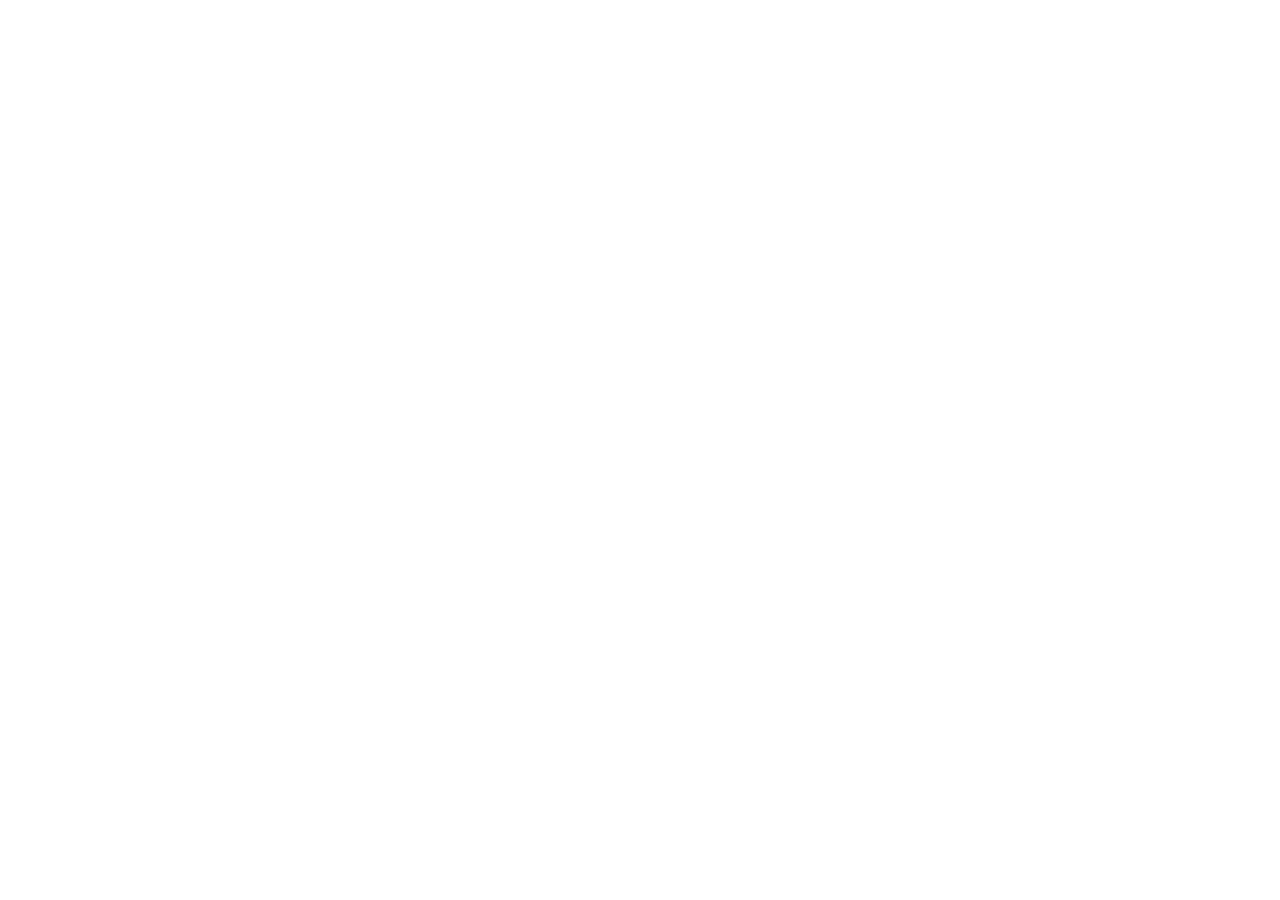
==== index.html @ 62432a5c "Version 1" ====
<!DOCTYPE html>
<html lang="en">
<head>
    <meta charset="UTF-8">
    <meta name="viewport" content="width=device-width, initial-scale=1.0">
    <title>HOLA XD</title>
</head>
<body>
    
</body>
</html>
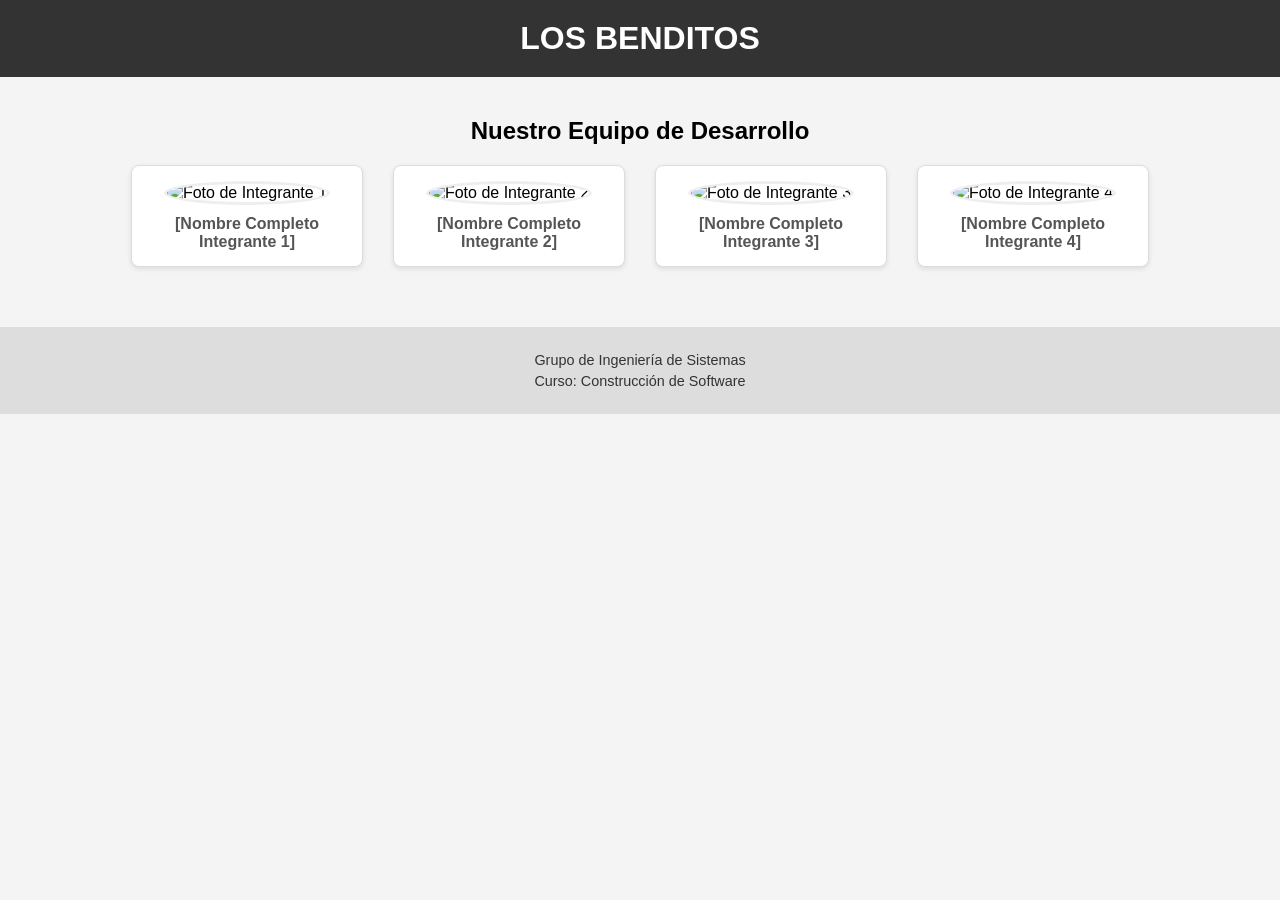
==== commit adca0575: "Version 1" ====
--- a/index.html
+++ b/index.html
@@ -1,11 +1,107 @@
 <!DOCTYPE html>
-<html lang="en">
+<html lang="es">
 <head>
     <meta charset="UTF-8">
     <meta name="viewport" content="width=device-width, initial-scale=1.0">
-    <title>HOLA XD</title>
+    <title>Equipo de Construcción de Software - LOS BENDITOS</title>
+    <style>
+        /* Estilos muy básicos para la V1 */
+        body {
+            font-family: Arial, sans-serif;
+            margin: 0;
+            padding: 0;
+            text-align: center;
+            background-color: #f4f4f4;
+        }
+        header {
+            background-color: #333;
+            color: white;
+            padding: 20px 0;
+        }
+        h1 { margin: 0; }
+        
+        .container {
+            width: 80%;
+            margin: auto;
+            padding: 20px 0;
+        }
+
+        /* Sección del equipo */
+        .grid-equipo {
+            display: flex;
+            flex-wrap: wrap;
+            justify-content: center;
+            gap: 30px;
+            margin-top: 20px;
+        }
+        .integrante {
+            border: 1px solid #ddd;
+            background: white;
+            border-radius: 8px;
+            width: 200px;
+            padding: 15px;
+            box-shadow: 0 2px 5px rgba(0,0,0,0.1);
+        }
+        .integrante img {
+            max-width: 100%;
+            height: auto;
+            border-radius: 50%; /* Imagenes redondas */
+            border: 3px solid #eee;
+        }
+        .integrante-nombre {
+            font-weight: bold;
+            margin-top: 10px;
+            color: #555;
+        }
+
+        footer {
+            margin-top: 40px;
+            background-color: #ddd;
+            padding: 20px;
+            color: #333;
+            font-size: 0.9em;
+        }
+        footer p { margin: 5px 0; }
+    </style>
 </head>
 <body>
-    
+
+    <header>
+        <h1>LOS BENDITOS</h1>
+    </header>
+
+    <div class="container">
+        <h2>Nuestro Equipo de Desarrollo</h2>
+        
+        <div class="grid-equipo">
+            
+            <div class="integrante">
+                <img src="https://via.placeholder.com/150/007bff/ffffff?text=FOTO+1" alt="Foto de Integrante 1">
+                <div class="integrante-nombre">[Nombre Completo Integrante 1]</div>
+            </div>
+
+            <div class="integrante">
+                <img src="https://via.placeholder.com/150/28a745/ffffff?text=FOTO+2" alt="Foto de Integrante 2">
+                <div class="integrante-nombre">[Nombre Completo Integrante 2]</div>
+            </div>
+
+            <div class="integrante">
+                <img src="https://via.placeholder.com/150/dc3545/ffffff?text=FOTO+3" alt="Foto de Integrante 3">
+                <div class="integrante-nombre">[Nombre Completo Integrante 3]</div>
+            </div>
+
+            <div class="integrante">
+                <img src="https://via.placeholder.com/150/ffc107/333333?text=FOTO+4" alt="Foto de Integrante 4">
+                <div class="integrante-nombre">[Nombre Completo Integrante 4]</div>
+            </div>
+
+        </div>
+    </div>
+
+    <footer>
+        <p>Grupo de Ingeniería de Sistemas</p>
+        <p>Curso: Construcción de Software</p>
+    </footer>
+
 </body>
 </html>
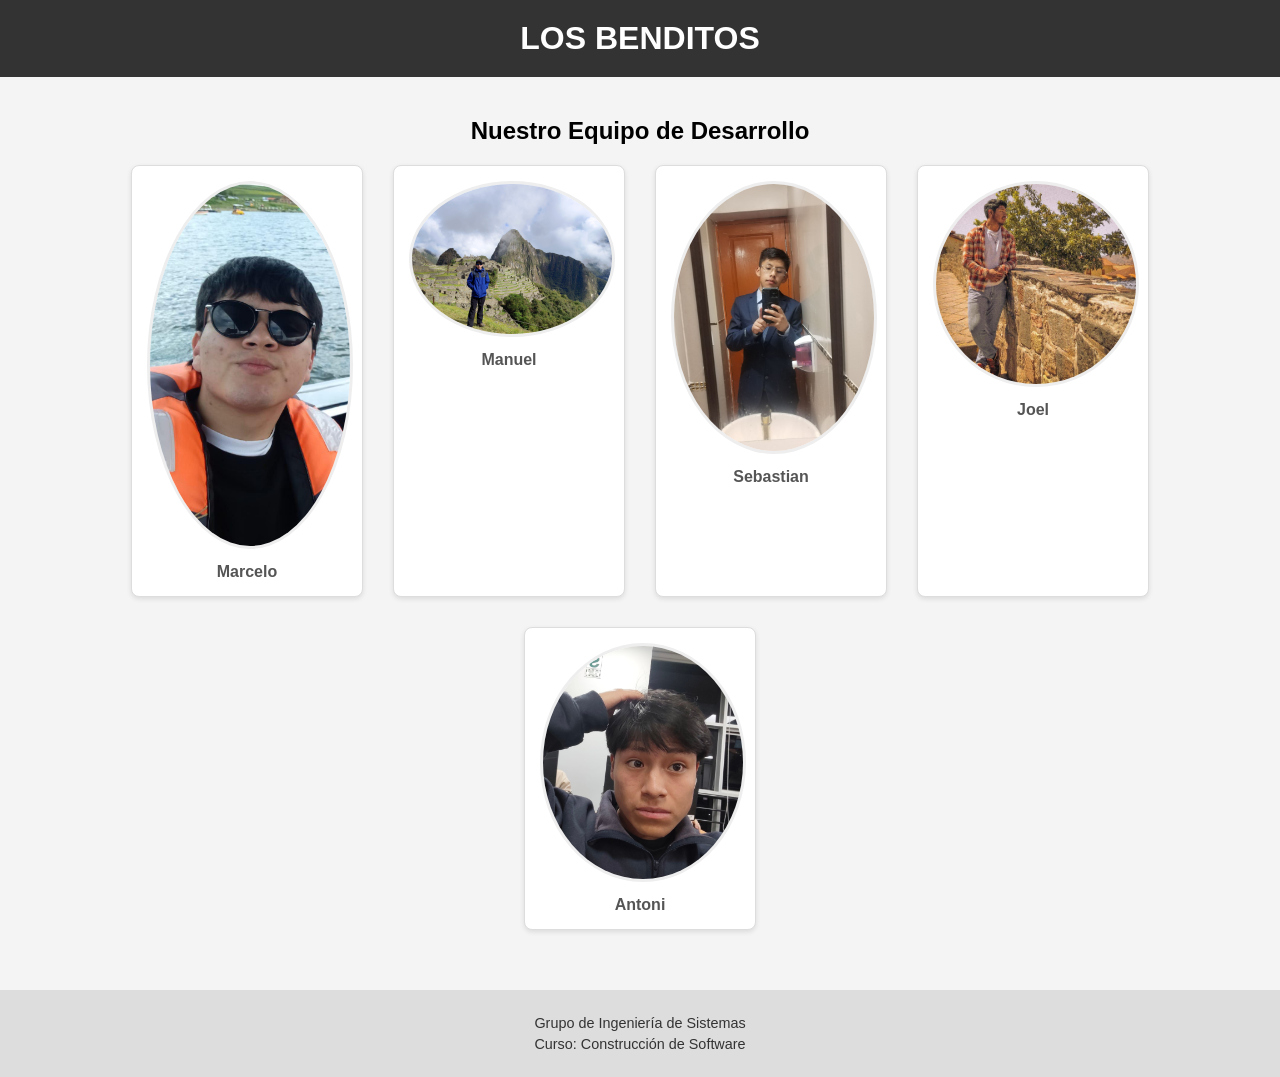
==== commit 84de7121: "version 1" ====
--- a/index.html
+++ b/index.html
@@ -76,23 +76,28 @@
         <div class="grid-equipo">
             
             <div class="integrante">
-                <img src="https://via.placeholder.com/150/007bff/ffffff?text=FOTO+1" alt="Foto de Integrante 1">
-                <div class="integrante-nombre">[Nombre Completo Integrante 1]</div>
+                <img src="/imagenes/Marcelo.jpeg" alt="Foto de Integrante 1">
+                <div class="integrante-nombre">Marcelo</div>
             </div>
 
             <div class="integrante">
-                <img src="https://via.placeholder.com/150/28a745/ffffff?text=FOTO+2" alt="Foto de Integrante 2">
-                <div class="integrante-nombre">[Nombre Completo Integrante 2]</div>
+                <img src="imagenes/Manuel.jpeg" alt="Foto de Integrante 2">
+                <div class="integrante-nombre">Manuel</div>
             </div>
 
             <div class="integrante">
-                <img src="https://via.placeholder.com/150/dc3545/ffffff?text=FOTO+3" alt="Foto de Integrante 3">
-                <div class="integrante-nombre">[Nombre Completo Integrante 3]</div>
+                <img src="imagenes/Sebastian.jpeg" alt="Foto de Integrante 3">
+                <div class="integrante-nombre">Sebastian</div>
             </div>
 
             <div class="integrante">
-                <img src="https://via.placeholder.com/150/ffc107/333333?text=FOTO+4" alt="Foto de Integrante 4">
-                <div class="integrante-nombre">[Nombre Completo Integrante 4]</div>
+                <img src="imagenes/Joel.jpg" alt="Foto de Integrante 4">
+                <div class="integrante-nombre">Joel</div>
+            </div>
+
+            <div class="integrante">
+                <img src="imagenes/Antoni.jpeg" alt="Foto de Integrante 4">
+                <div class="integrante-nombre">Antoni </div>
             </div>
 
         </div>
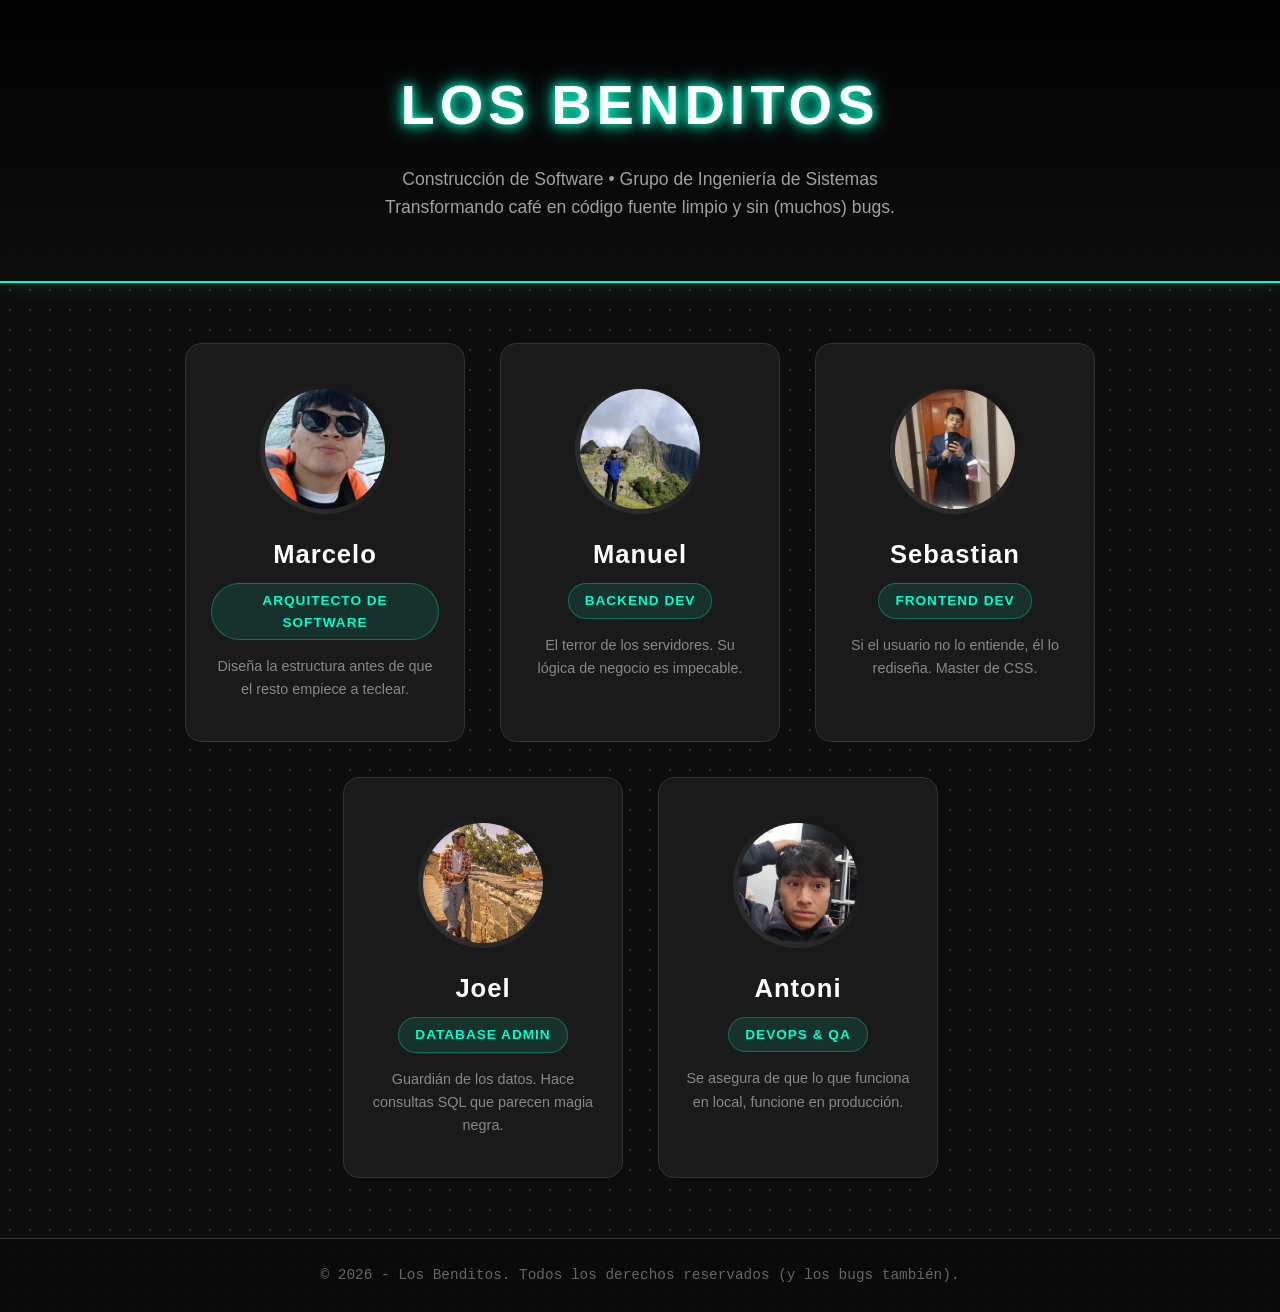
==== commit 2db4a781: "Version 2" ====
--- a/index.html
+++ b/index.html
@@ -3,109 +3,71 @@
 <head>
     <meta charset="UTF-8">
     <meta name="viewport" content="width=device-width, initial-scale=1.0">
-    <title>Equipo de Construcción de Software - LOS BENDITOS</title>
-    <style>
-        /* Estilos muy básicos para la V1 */
-        body {
-            font-family: Arial, sans-serif;
-            margin: 0;
-            padding: 0;
-            text-align: center;
-            background-color: #f4f4f4;
-        }
-        header {
-            background-color: #333;
-            color: white;
-            padding: 20px 0;
-        }
-        h1 { margin: 0; }
-        
-        .container {
-            width: 80%;
-            margin: auto;
-            padding: 20px 0;
-        }
-
-        /* Sección del equipo */
-        .grid-equipo {
-            display: flex;
-            flex-wrap: wrap;
-            justify-content: center;
-            gap: 30px;
-            margin-top: 20px;
-        }
-        .integrante {
-            border: 1px solid #ddd;
-            background: white;
-            border-radius: 8px;
-            width: 200px;
-            padding: 15px;
-            box-shadow: 0 2px 5px rgba(0,0,0,0.1);
-        }
-        .integrante img {
-            max-width: 100%;
-            height: auto;
-            border-radius: 50%; /* Imagenes redondas */
-            border: 3px solid #eee;
-        }
-        .integrante-nombre {
-            font-weight: bold;
-            margin-top: 10px;
-            color: #555;
-        }
-
-        footer {
-            margin-top: 40px;
-            background-color: #ddd;
-            padding: 20px;
-            color: #333;
-            font-size: 0.9em;
-        }
-        footer p { margin: 5px 0; }
-    </style>
+    <title>Los Benditos | Versión 2 - Dark Tech</title>
+    <link rel="stylesheet" href="css/style.css">
 </head>
 <body>
 
-    <header>
-        <h1>LOS BENDITOS</h1>
+    <header class="hero-section">
+        <h1 class="glitch-title">LOS BENDITOS</h1>
+        <p class="group-desc">
+            Construcción de Software • Grupo de Ingeniería de Sistemas<br>
+            Transformando café en código fuente limpio y sin (muchos) bugs.
+        </p>
     </header>
 
-    <div class="container">
-        <h2>Nuestro Equipo de Desarrollo</h2>
+    <main class="team-container">
         
-        <div class="grid-equipo">
-            
-            <div class="integrante">
-                <img src="/imagenes/Marcelo.jpeg" alt="Foto de Integrante 1">
-                <div class="integrante-nombre">Marcelo</div>
+        <article class="member-card">
+            <div class="avatar-container">
+                <img src="imagenes/Marcelo.jpeg" alt="Foto de Marcelo" class="avatar-img">
             </div>
+            <h3>Marcelo</h3>
+            <span class="role-badge">Arquitecto de Software</span>
+            <p>Diseña la estructura antes de que el resto empiece a teclear.</p>
+        </article>
 
-            <div class="integrante">
-                <img src="imagenes/Manuel.jpeg" alt="Foto de Integrante 2">
-                <div class="integrante-nombre">Manuel</div>
+        <article class="member-card">
+            <div class="avatar-container">
+                <img src="imagenes/Manuel.jpeg" alt="Foto de Manuel" class="avatar-img">
             </div>
+            <h3>Manuel</h3>
+            <span class="role-badge">Backend Dev</span>
+            <p>El terror de los servidores. Su lógica de negocio es impecable.</p>
+        </article>
 
-            <div class="integrante">
-                <img src="imagenes/Sebastian.jpeg" alt="Foto de Integrante 3">
-                <div class="integrante-nombre">Sebastian</div>
+        <article class="member-card">
+            <div class="avatar-container">
+                <img src="imagenes/Sebastian.jpeg" alt="Foto de Sebastian" class="avatar-img">
             </div>
+            <h3>Sebastian</h3>
+            <span class="role-badge">Frontend Dev</span>
+            <p>Si el usuario no lo entiende, él lo rediseña. Master de CSS.</p>
+        </article>
 
-            <div class="integrante">
-                <img src="imagenes/Joel.jpg" alt="Foto de Integrante 4">
-                <div class="integrante-nombre">Joel</div>
+        <article class="member-card">
+            <div class="avatar-container">
+                <img src="imagenes/Joel.jpg" alt="Foto de Joel" class="avatar-img">
             </div>
+            <h3>Joel</h3>
+            <span class="role-badge">Database Admin</span>
+            <p>Guardián de los datos. Hace consultas SQL que parecen magia negra.</p>
+        </article>
 
-            <div class="integrante">
-                <img src="imagenes/Antoni.jpeg" alt="Foto de Integrante 4">
-                <div class="integrante-nombre">Antoni </div>
+        <article class="member-card">
+            <div class="avatar-container">
+                <img src="imagenes/Antoni.jpeg" alt="Foto de Antoni" class="avatar-img">
             </div>
+            <h3>Antoni</h3>
+            <span class="role-badge">DevOps & QA</span>
+            <p>Se asegura de que lo que funciona en local, funcione en producción.</p>
+        </article>
+        
 
-        </div>
-    </div>
+    </main>
 
     <footer>
-        <p>Grupo de Ingeniería de Sistemas</p>
-        <p>Curso: Construcción de Software</p>
+        <p>&copy; 2026 - Los Benditos. Todos los derechos reservados (y los bugs también).</p>
     </footer>
 
 </body>
--- a/css/style.css
+++ b/css/style.css
@@ -0,0 +1,215 @@
+/* Reseteo básico y variables */
+* {
+    box-sizing: border-box;
+    margin: 0;
+    padding: 0;
+}
+
+body {
+    font-family: 'Segoe UI', Tahoma, Geneva, Verdana, sans-serif;
+    background-color: #0d0d0d;
+    /* Un fondo sutil de puntos estilo "malla" tecnológica */
+    background-image: radial-gradient(#333 1px, transparent 1px);
+    background-size: 20px 20px;
+    color: #e0e0e0;
+    line-height: 1.6;
+    display: flex;
+    flex-direction: column;
+    min-height: 100vh;
+}
+
+/* Encabezado */
+.hero-section {
+    text-align: center;
+    padding: 60px 20px;
+    background: linear-gradient(180deg, rgba(0,0,0,0.9) 0%, rgba(13,13,13,0.9) 100%);
+    border-bottom: 2px solid #00ffcc;
+    box-shadow: 0 4px 20px rgba(0, 255, 204, 0.1);
+}
+
+.glitch-title {
+    color: #ffffff;
+    font-size: 3.5em;
+    text-transform: uppercase;
+    letter-spacing: 5px;
+    text-shadow: 0 0 10px #00ffcc, 0 0 20px #00ffcc;
+    margin-bottom: 15px;
+}
+
+.group-desc {
+    max-width: 800px;
+    margin: 0 auto;
+    font-size: 1.1em;
+    color: #a0a0a0;
+}
+
+/* Contenedor Flexbox Principal */
+.team-container {
+    display: flex;
+    flex-wrap: wrap;
+    justify-content: center;
+    gap: 35px;
+    padding: 60px 20px;
+    max-width: 1200px;
+    margin: 0 auto;
+    flex: 1; /* Permite que el footer baje al final */
+}
+
+/* Tarjetas Mejoradas con efecto Glassmorphism oscuro */
+.member-card {
+    background: rgba(30, 30, 30, 0.85);
+    backdrop-filter: blur(10px);
+    border-radius: 16px;
+    padding: 40px 25px;
+    width: 280px;
+    text-align: center;
+    border: 1px solid #333;
+    transition: all 0.4s cubic-bezier(0.175, 0.885, 0.32, 1.275);
+    position: relative;
+    overflow: hidden;
+}
+
+/* Efecto Neón en Hover */
+.member-card:hover {
+    transform: translateY(-12px);
+    border-color: #00ffcc;
+    box-shadow: 0 15px 35px rgba(0, 255, 204, 0.2), 
+                inset 0 0 15px rgba(0, 255, 204, 0.05);
+}
+
+/* Contenedor del avatar para bordes animados */
+.avatar-container {
+    margin: 0 auto 20px;
+    width: 130px;
+    height: 130px;
+    border-radius: 50%;
+    padding: 5px;
+    background: linear-gradient(45deg, #333, #111);
+    transition: background 0.4s ease;
+}
+
+.member-card:hover .avatar-container {
+    background: linear-gradient(45deg, #00ffcc, #0066ff);
+}
+
+/* Imagen perfectamente redonda */
+.avatar-img {
+    width: 100%;
+    height: 100%;
+    border-radius: 50%;
+    object-fit: cover; /* Clave para no deformar a los integrantes */
+    background-color: #1a1a1a;
+}
+
+.member-card h3 {
+    color: #ffffff;
+    font-size: 1.6em;
+    margin-bottom: 8px;
+    letter-spacing: 1px;
+}
+
+.member-card p {
+    color: #888;
+    font-size: 0.9em;
+    margin-top: 15px;
+}
+
+/* Insignia de rol tipo Cyberpunk */
+.role-badge {
+    display: inline-block;
+    padding: 6px 16px;
+    background-color: rgba(0, 255, 204, 0.1);
+    color: #00ffcc;
+    border: 1px solid rgba(0, 255, 204, 0.3);
+    border-radius: 30px;
+    font-size: 0.85em;
+    font-weight: bold;
+    text-transform: uppercase;
+    letter-spacing: 1px;
+}
+
+/* Footer estilo terminal */
+footer {
+    text-align: center;
+    padding: 25px;
+    background-color: rgba(10, 10, 10, 0.95);
+    border-top: 1px solid #333;
+    color: #666;
+    font-size: 0.9em;
+    font-family: 'Courier New', Courier, monospace; /* Fuente de código */
+}
+
+/* =========================================
+   SECCIÓN DE MASCOTAS (Estilo Neón Rosa)
+   ========================================= */
+   .pets-section {
+    padding: 20px 20px 80px;
+    text-align: center;
+    border-top: 1px dashed #333;
+    background: linear-gradient(0deg, rgba(13,13,13,1) 0%, rgba(20,10,25,0.4) 100%);
+}
+
+.pets-title {
+    color: #ff00ff; /* Neón rosa/magenta */
+    font-size: 2.5em;
+    text-transform: uppercase;
+    letter-spacing: 3px;
+    text-shadow: 0 0 10px rgba(255, 0, 255, 0.4);
+    margin-bottom: 10px;
+}
+
+/* Tarjetas de mascotas */
+.pet-card {
+    background: rgba(30, 20, 35, 0.85); /* Un fondo ligeramente morado */
+    backdrop-filter: blur(10px);
+    border-radius: 16px;
+    padding: 30px 20px;
+    width: 250px; /* Un poco más pequeñas que las de los integrantes */
+    text-align: center;
+    border: 1px solid #442244;
+    transition: all 0.4s ease;
+}
+
+.pet-card:hover {
+    transform: translateY(-10px);
+    border-color: #ff00ff;
+    box-shadow: 0 15px 30px rgba(255, 0, 255, 0.15), 
+                inset 0 0 10px rgba(255, 0, 255, 0.05);
+}
+
+.pet-avatar {
+    margin: 0 auto 15px;
+    width: 110px;
+    height: 110px;
+    border-radius: 50%;
+    padding: 4px;
+    background: linear-gradient(45deg, #442244, #111);
+    transition: background 0.4s ease;
+}
+
+.pet-card:hover .pet-avatar {
+    background: linear-gradient(45deg, #ff00ff, #ff66ff);
+}
+
+.pet-card h3 {
+    color: #ffffff;
+    font-size: 1.4em;
+    margin-bottom: 5px;
+}
+
+.pet-owner {
+    display: inline-block;
+    padding: 4px 12px;
+    background-color: rgba(255, 0, 255, 0.1);
+    color: #ff66ff;
+    border: 1px solid rgba(255, 0, 255, 0.3);
+    border-radius: 20px;
+    font-size: 0.8em;
+    font-weight: bold;
+}
+
+.pet-card p {
+    color: #aaa;
+    font-size: 0.85em;
+    margin-top: 12px;
+}
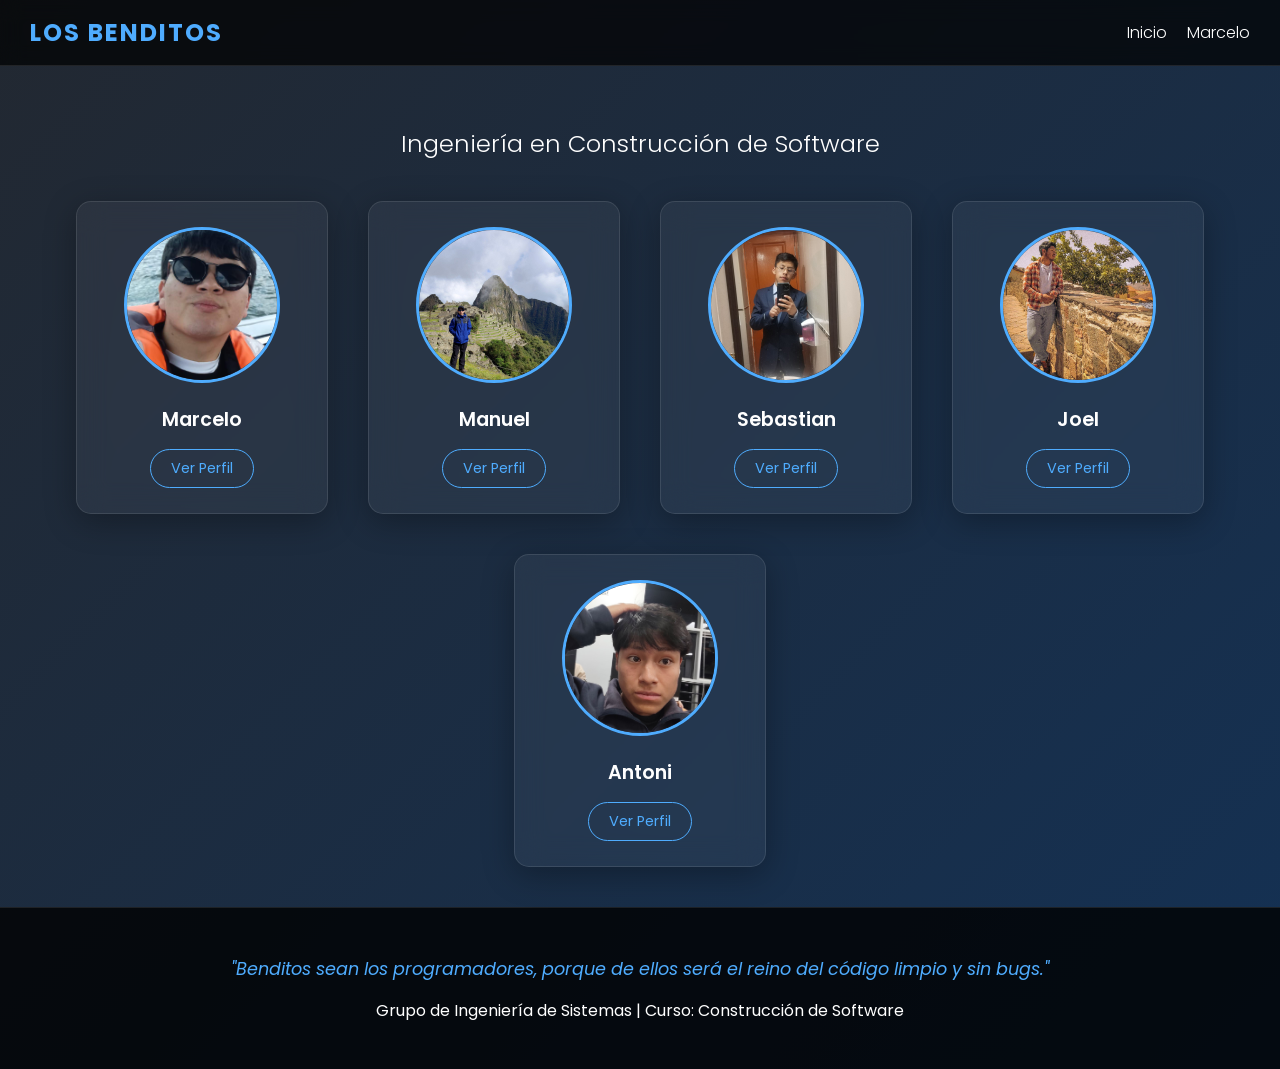
==== commit 3b4b29a1: "exit Pr" ====
--- a/index.html
+++ b/index.html
@@ -3,71 +3,62 @@
 <head>
     <meta charset="UTF-8">
     <meta name="viewport" content="width=device-width, initial-scale=1.0">
-    <title>Los Benditos | Versión 2 - Dark Tech</title>
+    <title>LOS BENDITOS - Construcción de Software</title>
     <link rel="stylesheet" href="css/style.css">
 </head>
 <body>
 
-    <header class="hero-section">
-        <h1 class="glitch-title">LOS BENDITOS</h1>
-        <p class="group-desc">
-            Construcción de Software • Grupo de Ingeniería de Sistemas<br>
-            Transformando café en código fuente limpio y sin (muchos) bugs.
-        </p>
+    <header>
+        <h1>LOS BENDITOS</h1>
+        <nav>
+            <ul>
+                <li><a href="index.html">Inicio</a></li>
+                <li><a href="pages/marcelo.html">Marcelo</a></li>
+                </ul>
+        </nav>
     </header>
 
-    <main class="team-container">
+    <div class="container">
+        <h2>Ingeniería en Construcción de Software</h2>
         
-        <article class="member-card">
-            <div class="avatar-container">
-                <img src="imagenes/Marcelo.jpeg" alt="Foto de Marcelo" class="avatar-img">
+        <div class="grid-equipo">
+            
+            <div class="integrante">
+                <img src="imagenes/Marcelo.jpeg" alt="Marcelo">
+                <div class="integrante-nombre">Marcelo</div>
+                <a href="pages/marcelo.html" class="btn-perfil">Ver Perfil</a>
             </div>
-            <h3>Marcelo</h3>
-            <span class="role-badge">Arquitecto de Software</span>
-            <p>Diseña la estructura antes de que el resto empiece a teclear.</p>
-        </article>
 
-        <article class="member-card">
-            <div class="avatar-container">
-                <img src="imagenes/Manuel.jpeg" alt="Foto de Manuel" class="avatar-img">
+            <div class="integrante">
+                <img src="imagenes/Manuel.jpeg" alt="Manuel">
+                <div class="integrante-nombre">Manuel</div>
+                <a href="pages/manuel.html" class="btn-perfil">Ver Perfil</a>
             </div>
-            <h3>Manuel</h3>
-            <span class="role-badge">Backend Dev</span>
-            <p>El terror de los servidores. Su lógica de negocio es impecable.</p>
-        </article>
 
-        <article class="member-card">
-            <div class="avatar-container">
-                <img src="imagenes/Sebastian.jpeg" alt="Foto de Sebastian" class="avatar-img">
+            <div class="integrante">
+                <img src="imagenes/Sebastian.jpeg" alt="Sebastian">
+                <div class="integrante-nombre">Sebastian</div>
+                <a href="pages/sebastian.html" class="btn-perfil">Ver Perfil</a>
             </div>
-            <h3>Sebastian</h3>
-            <span class="role-badge">Frontend Dev</span>
-            <p>Si el usuario no lo entiende, él lo rediseña. Master de CSS.</p>
-        </article>
 
-        <article class="member-card">
-            <div class="avatar-container">
-                <img src="imagenes/Joel.jpg" alt="Foto de Joel" class="avatar-img">
+            <div class="integrante">
+                <img src="imagenes/Joel.jpg" alt="Joel">
+                <div class="integrante-nombre">Joel</div>
+                <a href="pages/joel.html" class="btn-perfil">Ver Perfil</a>
             </div>
-            <h3>Joel</h3>
-            <span class="role-badge">Database Admin</span>
-            <p>Guardián de los datos. Hace consultas SQL que parecen magia negra.</p>
-        </article>
 
-        <article class="member-card">
-            <div class="avatar-container">
-                <img src="imagenes/Antoni.jpeg" alt="Foto de Antoni" class="avatar-img">
+            <div class="integrante">
+                <img src="imagenes/Antoni.jpeg" alt="Antoni">
+                <div class="integrante-nombre">Antoni</div>
+                <a href="pages/antoni.html" class="btn-perfil">Ver Perfil</a>
             </div>
-            <h3>Antoni</h3>
-            <span class="role-badge">DevOps & QA</span>
-            <p>Se asegura de que lo que funciona en local, funcione en producción.</p>
-        </article>
-        
 
-    </main>
+        </div>
+    </div>
 
     <footer>
-        <p>&copy; 2026 - Los Benditos. Todos los derechos reservados (y los bugs también).</p>
+        <p class="quote-sistemas">"Benditos sean los programadores, porque de ellos será el reino del código limpio y sin bugs."</p>
+        <p>Grupo de Ingeniería de Sistemas | Curso: Construcción de Software</p>
     </footer>
 
 </body>
--- a/css/style.css
+++ b/css/style.css
@@ -1,215 +1,145 @@
-/* Reseteo básico y variables */
-* {
-    box-sizing: border-box;
+/* Importar una fuente moderna de Google */
+@import url('https://fonts.googleapis.com/css2?family=Poppins:wght@300;400;600&display=swap');
+
+body {
+    font-family: 'Poppins', sans-serif;
     margin: 0;
     padding: 0;
+    text-align: center;
+    color: #ffffff;
+    /* Animación de fondo elegante */
+    background: linear-gradient(-45deg, #1a1a2e, #16213e, #0f3460, #222831);
+    background-size: 400% 400%;
+    animation: gradientBG 15s ease infinite;
+    min-height: 100vh;
+    display: flex;
+    flex-direction: column;
 }
 
-body {
-    font-family: 'Segoe UI', Tahoma, Geneva, Verdana, sans-serif;
-    background-color: #0d0d0d;
-    /* Un fondo sutil de puntos estilo "malla" tecnológica */
-    background-image: radial-gradient(#333 1px, transparent 1px);
-    background-size: 20px 20px;
-    color: #e0e0e0;
-    line-height: 1.6;
-    display: flex;
-    flex-direction: column;
-    min-height: 100vh;
+@keyframes gradientBG {
+    0% { background-position: 0% 50%; }
+    50% { background-position: 100% 50%; }
+    100% { background-position: 0% 50%; }
 }
 
-/* Encabezado */
-.hero-section {
-    text-align: center;
-    padding: 60px 20px;
-    background: linear-gradient(180deg, rgba(0,0,0,0.9) 0%, rgba(13,13,13,0.9) 100%);
-    border-bottom: 2px solid #00ffcc;
-    box-shadow: 0 4px 20px rgba(0, 255, 204, 0.1);
+/* Header y Navegación */
+header {
+    background: rgba(0, 0, 0, 0.7);
+    backdrop-filter: blur(10px);
+    padding: 15px 30px;
+    display: flex;
+    justify-content: space-between;
+    align-items: center;
+    border-bottom: 1px solid rgba(255, 255, 255, 0.1);
 }
 
-.glitch-title {
-    color: #ffffff;
-    font-size: 3.5em;
-    text-transform: uppercase;
-    letter-spacing: 5px;
-    text-shadow: 0 0 10px #00ffcc, 0 0 20px #00ffcc;
+header h1 {
+    margin: 0;
+    font-size: 1.5em;
+    letter-spacing: 2px;
+    color: #4facfe;
+}
+
+nav ul {
+    list-style: none;
+    padding: 0;
+    margin: 0;
+    display: flex;
+    gap: 20px;
+}
+
+nav a {
+    text-decoration: none;
+    color: white;
+    font-weight: 300;
+    transition: color 0.3s ease;
+}
+
+nav a:hover {
+    color: #4facfe;
+}
+
+/* Contenedor Principal */
+.container {
+    flex: 1;
+    width: 90%;
+    max-width: 1200px;
+    margin: 40px auto;
+}
+
+h2 {
+    font-weight: 300;
+    margin-bottom: 40px;
+}
+
+/* Grid del Equipo */
+.grid-equipo {
+    display: flex;
+    flex-wrap: wrap;
+    justify-content: center;
+    gap: 40px;
+}
+
+/* Tarjetas de Integrantes */
+.integrante {
+    background: rgba(255, 255, 255, 0.05);
+    backdrop-filter: blur(15px);
+    border: 1px solid rgba(255, 255, 255, 0.1);
+    border-radius: 15px;
+    width: 220px;
+    padding: 25px 15px;
+    box-shadow: 0 8px 32px 0 rgba(0, 0, 0, 0.3);
+    transition: transform 0.4s ease, box-shadow 0.4s ease;
+}
+
+.integrante:hover {
+    transform: translateY(-10px);
+    box-shadow: 0 12px 40px 0 rgba(79, 172, 254, 0.3);
+}
+
+.integrante img {
+    width: 150px;
+    height: 150px;
+    object-fit: cover;
+    border-radius: 50%;
+    border: 3px solid #4facfe;
     margin-bottom: 15px;
 }
 
-.group-desc {
-    max-width: 800px;
-    margin: 0 auto;
-    font-size: 1.1em;
-    color: #a0a0a0;
+.integrante-nombre {
+    font-weight: 600;
+    font-size: 1.2em;
+    margin-bottom: 15px;
 }
 
-/* Contenedor Flexbox Principal */
-.team-container {
-    display: flex;
-    flex-wrap: wrap;
-    justify-content: center;
-    gap: 35px;
-    padding: 60px 20px;
-    max-width: 1200px;
-    margin: 0 auto;
-    flex: 1; /* Permite que el footer baje al final */
+.btn-perfil {
+    display: inline-block;
+    padding: 8px 20px;
+    background: transparent;
+    border: 1px solid #4facfe;
+    color: #4facfe;
+    text-decoration: none;
+    border-radius: 20px;
+    font-size: 0.9em;
+    transition: all 0.3s;
 }
 
-/* Tarjetas Mejoradas con efecto Glassmorphism oscuro */
-.member-card {
-    background: rgba(30, 30, 30, 0.85);
-    backdrop-filter: blur(10px);
-    border-radius: 16px;
-    padding: 40px 25px;
-    width: 280px;
-    text-align: center;
-    border: 1px solid #333;
-    transition: all 0.4s cubic-bezier(0.175, 0.885, 0.32, 1.275);
-    position: relative;
-    overflow: hidden;
+.btn-perfil:hover {
+    background: #4facfe;
+    color: #fff;
 }
 
-/* Efecto Neón en Hover */
-.member-card:hover {
-    transform: translateY(-12px);
-    border-color: #00ffcc;
-    box-shadow: 0 15px 35px rgba(0, 255, 204, 0.2), 
-                inset 0 0 15px rgba(0, 255, 204, 0.05);
+/* Footer Profesional */
+footer {
+    background: rgba(0, 0, 0, 0.8);
+    padding: 30px;
+    margin-top: auto;
+    border-top: 1px solid rgba(255, 255, 255, 0.1);
 }
 
-/* Contenedor del avatar para bordes animados */
-.avatar-container {
-    margin: 0 auto 20px;
-    width: 130px;
-    height: 130px;
-    border-radius: 50%;
-    padding: 5px;
-    background: linear-gradient(45deg, #333, #111);
-    transition: background 0.4s ease;
-}
-
-.member-card:hover .avatar-container {
-    background: linear-gradient(45deg, #00ffcc, #0066ff);
-}
-
-/* Imagen perfectamente redonda */
-.avatar-img {
-    width: 100%;
-    height: 100%;
-    border-radius: 50%;
-    object-fit: cover; /* Clave para no deformar a los integrantes */
-    background-color: #1a1a1a;
-}
-
-.member-card h3 {
-    color: #ffffff;
-    font-size: 1.6em;
-    margin-bottom: 8px;
-    letter-spacing: 1px;
-}
-
-.member-card p {
-    color: #888;
-    font-size: 0.9em;
-    margin-top: 15px;
-}
-
-/* Insignia de rol tipo Cyberpunk */
-.role-badge {
-    display: inline-block;
-    padding: 6px 16px;
-    background-color: rgba(0, 255, 204, 0.1);
-    color: #00ffcc;
-    border: 1px solid rgba(0, 255, 204, 0.3);
-    border-radius: 30px;
-    font-size: 0.85em;
-    font-weight: bold;
-    text-transform: uppercase;
-    letter-spacing: 1px;
-}
-
-/* Footer estilo terminal */
-footer {
-    text-align: center;
-    padding: 25px;
-    background-color: rgba(10, 10, 10, 0.95);
-    border-top: 1px solid #333;
-    color: #666;
-    font-size: 0.9em;
-    font-family: 'Courier New', Courier, monospace; /* Fuente de código */
-}
-
-/* =========================================
-   SECCIÓN DE MASCOTAS (Estilo Neón Rosa)
-   ========================================= */
-   .pets-section {
-    padding: 20px 20px 80px;
-    text-align: center;
-    border-top: 1px dashed #333;
-    background: linear-gradient(0deg, rgba(13,13,13,1) 0%, rgba(20,10,25,0.4) 100%);
-}
-
-.pets-title {
-    color: #ff00ff; /* Neón rosa/magenta */
-    font-size: 2.5em;
-    text-transform: uppercase;
-    letter-spacing: 3px;
-    text-shadow: 0 0 10px rgba(255, 0, 255, 0.4);
+.quote-sistemas {
+    font-style: italic;
+    color: #4facfe;
+    font-size: 1.1em;
     margin-bottom: 10px;
-}
-
-/* Tarjetas de mascotas */
-.pet-card {
-    background: rgba(30, 20, 35, 0.85); /* Un fondo ligeramente morado */
-    backdrop-filter: blur(10px);
-    border-radius: 16px;
-    padding: 30px 20px;
-    width: 250px; /* Un poco más pequeñas que las de los integrantes */
-    text-align: center;
-    border: 1px solid #442244;
-    transition: all 0.4s ease;
-}
-
-.pet-card:hover {
-    transform: translateY(-10px);
-    border-color: #ff00ff;
-    box-shadow: 0 15px 30px rgba(255, 0, 255, 0.15), 
-                inset 0 0 10px rgba(255, 0, 255, 0.05);
-}
-
-.pet-avatar {
-    margin: 0 auto 15px;
-    width: 110px;
-    height: 110px;
-    border-radius: 50%;
-    padding: 4px;
-    background: linear-gradient(45deg, #442244, #111);
-    transition: background 0.4s ease;
-}
-
-.pet-card:hover .pet-avatar {
-    background: linear-gradient(45deg, #ff00ff, #ff66ff);
-}
-
-.pet-card h3 {
-    color: #ffffff;
-    font-size: 1.4em;
-    margin-bottom: 5px;
-}
-
-.pet-owner {
-    display: inline-block;
-    padding: 4px 12px;
-    background-color: rgba(255, 0, 255, 0.1);
-    color: #ff66ff;
-    border: 1px solid rgba(255, 0, 255, 0.3);
-    border-radius: 20px;
-    font-size: 0.8em;
-    font-weight: bold;
-}
-
-.pet-card p {
-    color: #aaa;
-    font-size: 0.85em;
-    margin-top: 12px;
 }
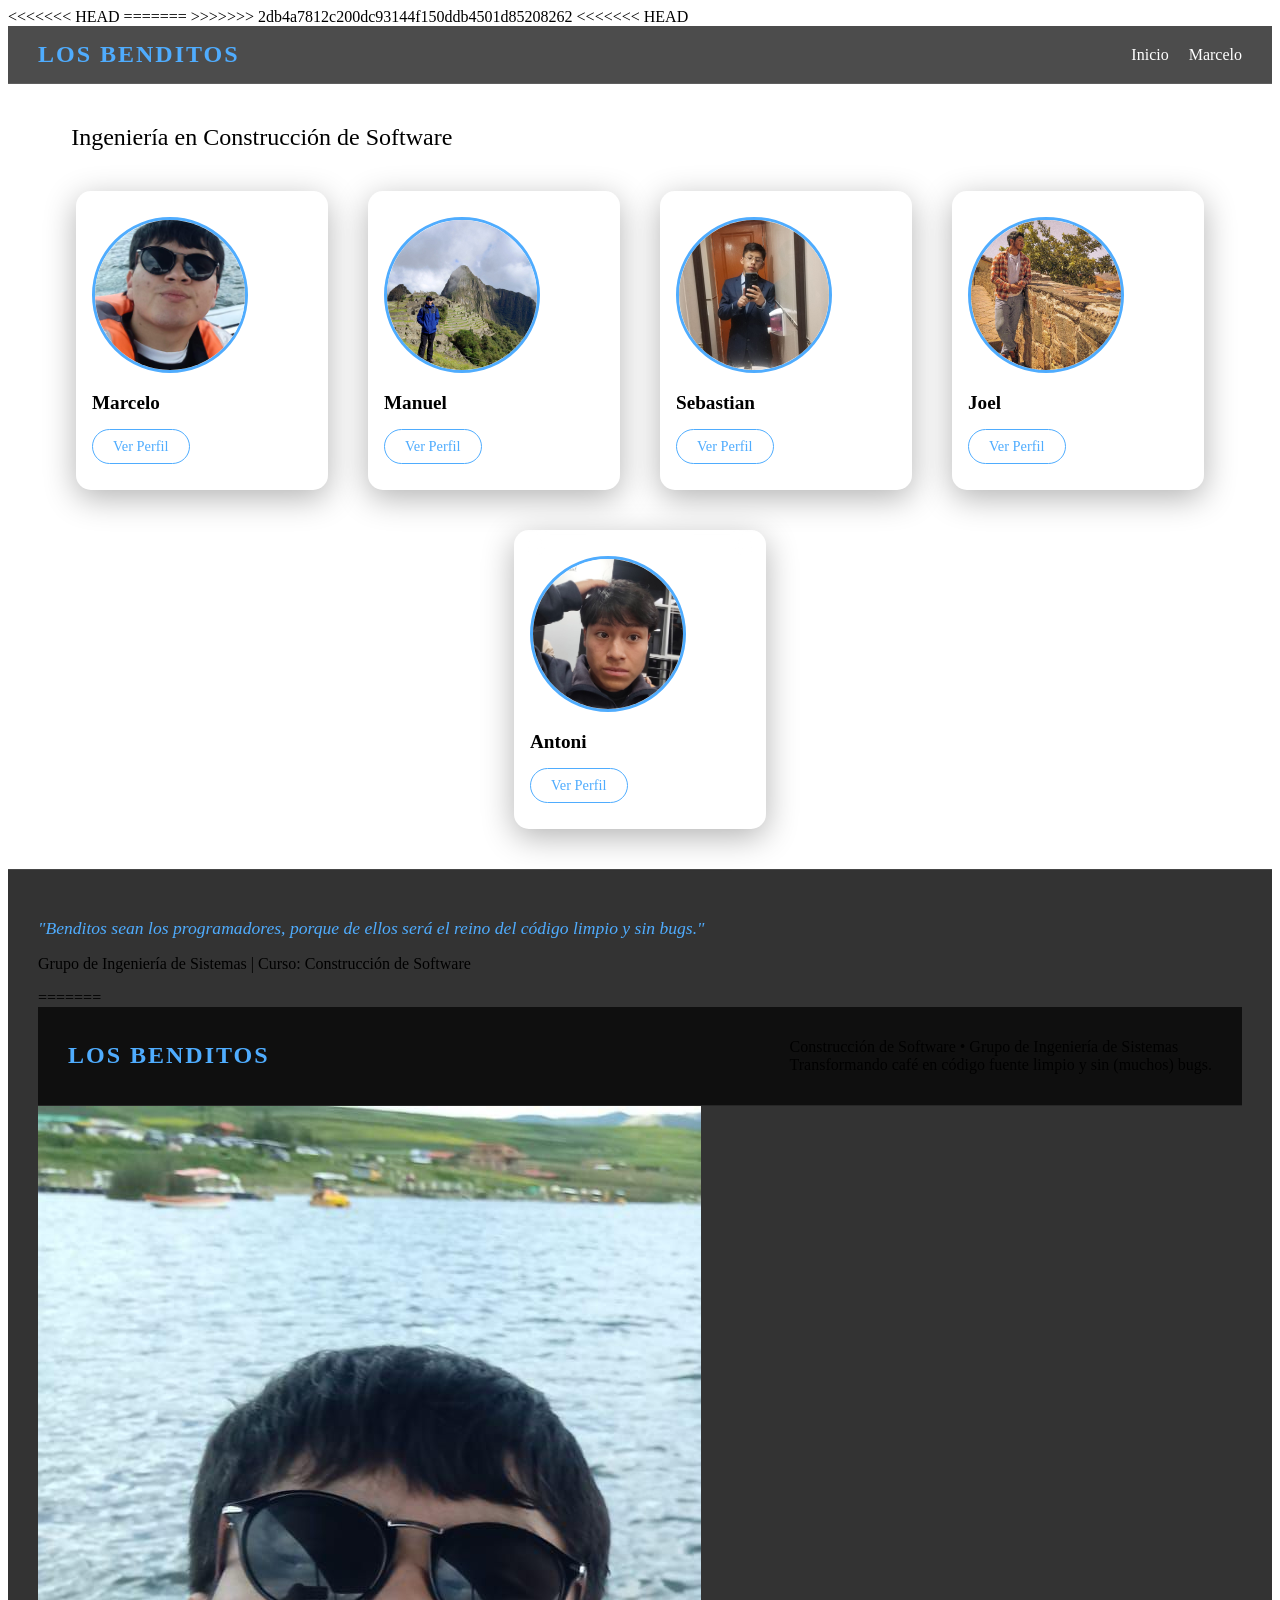
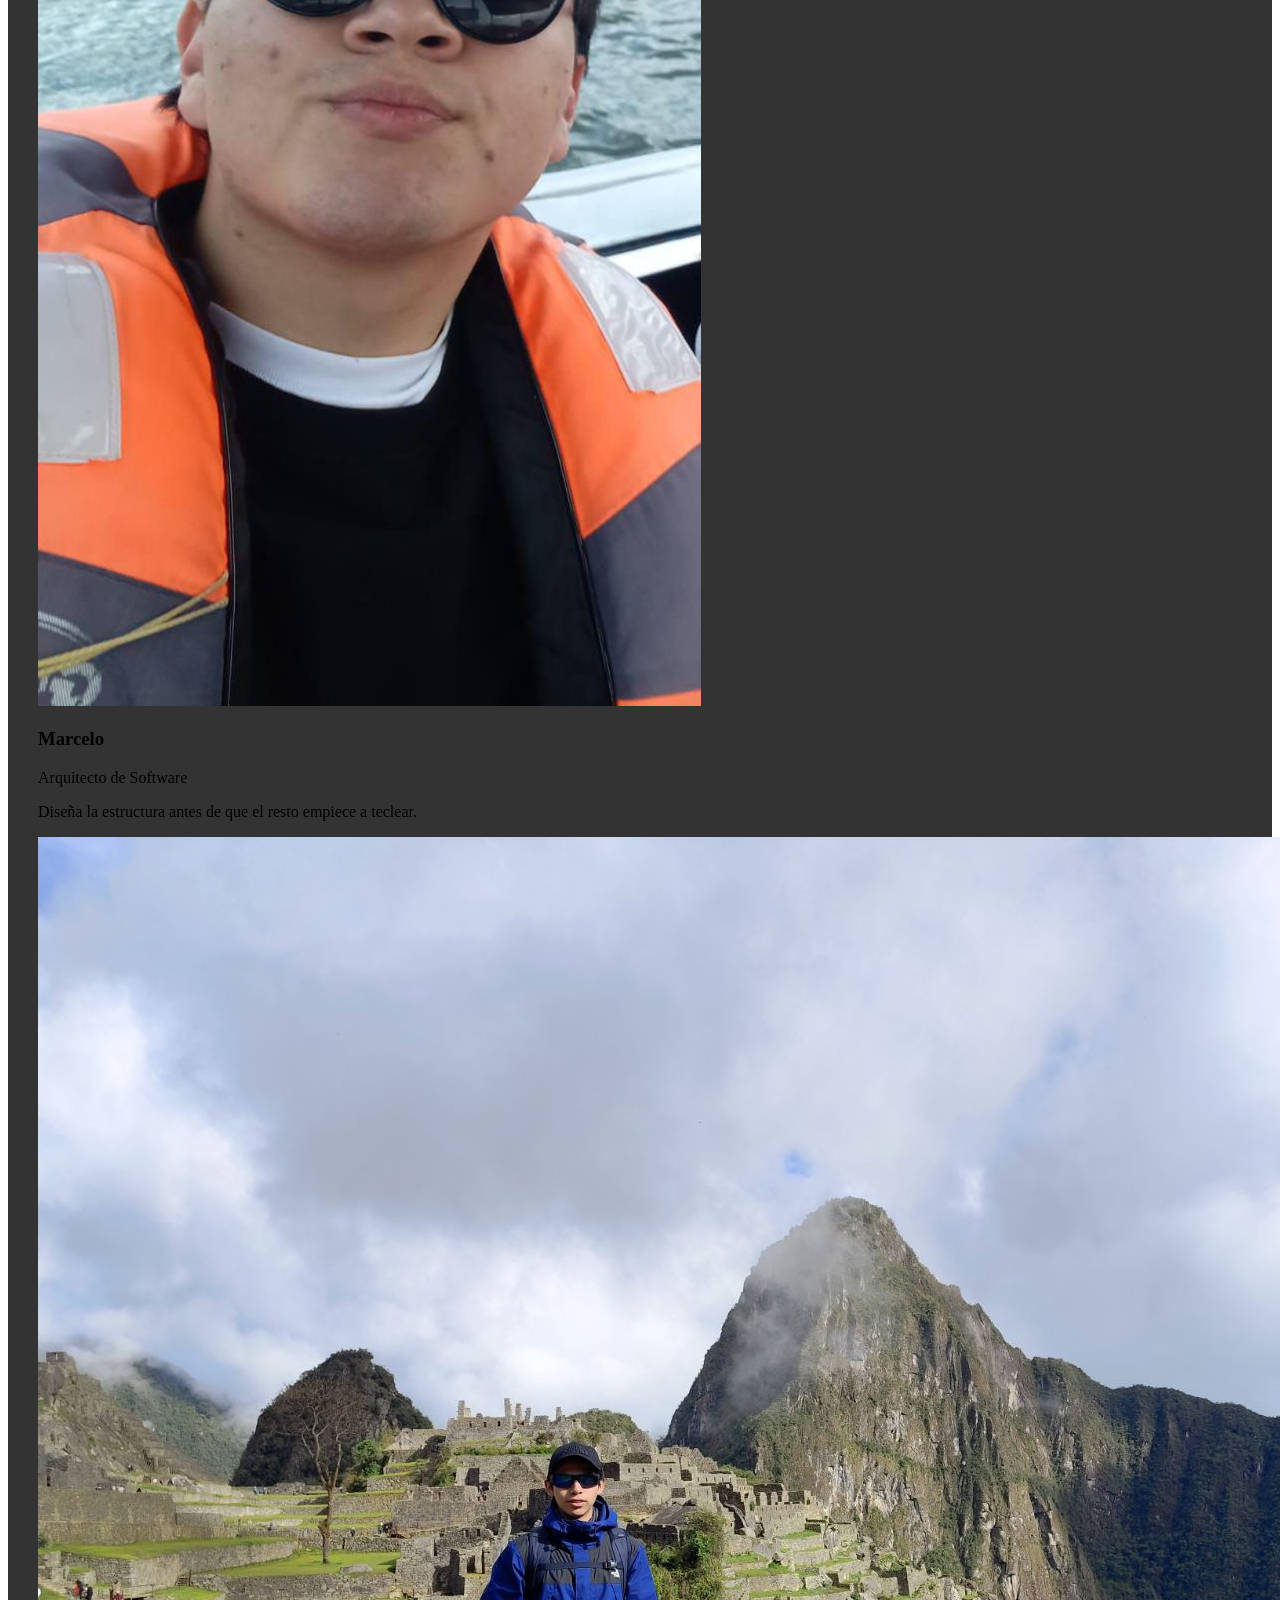
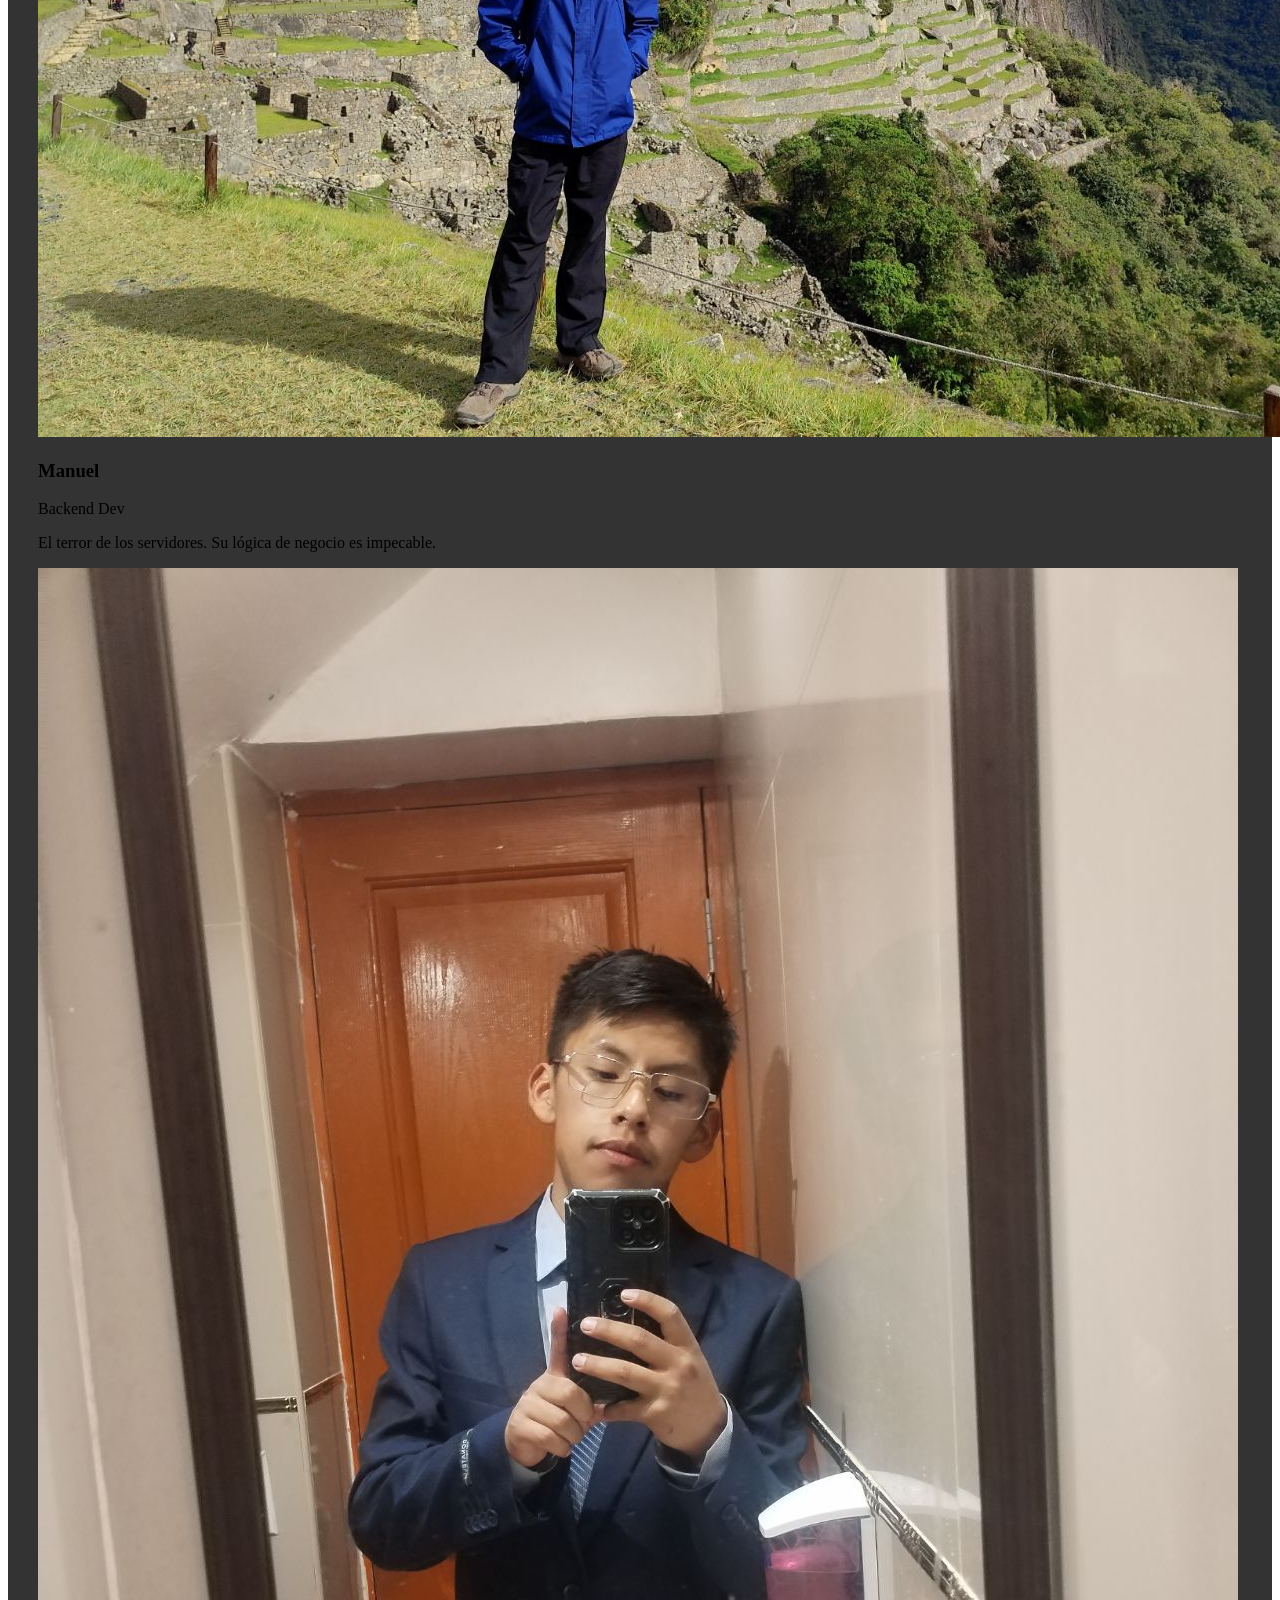
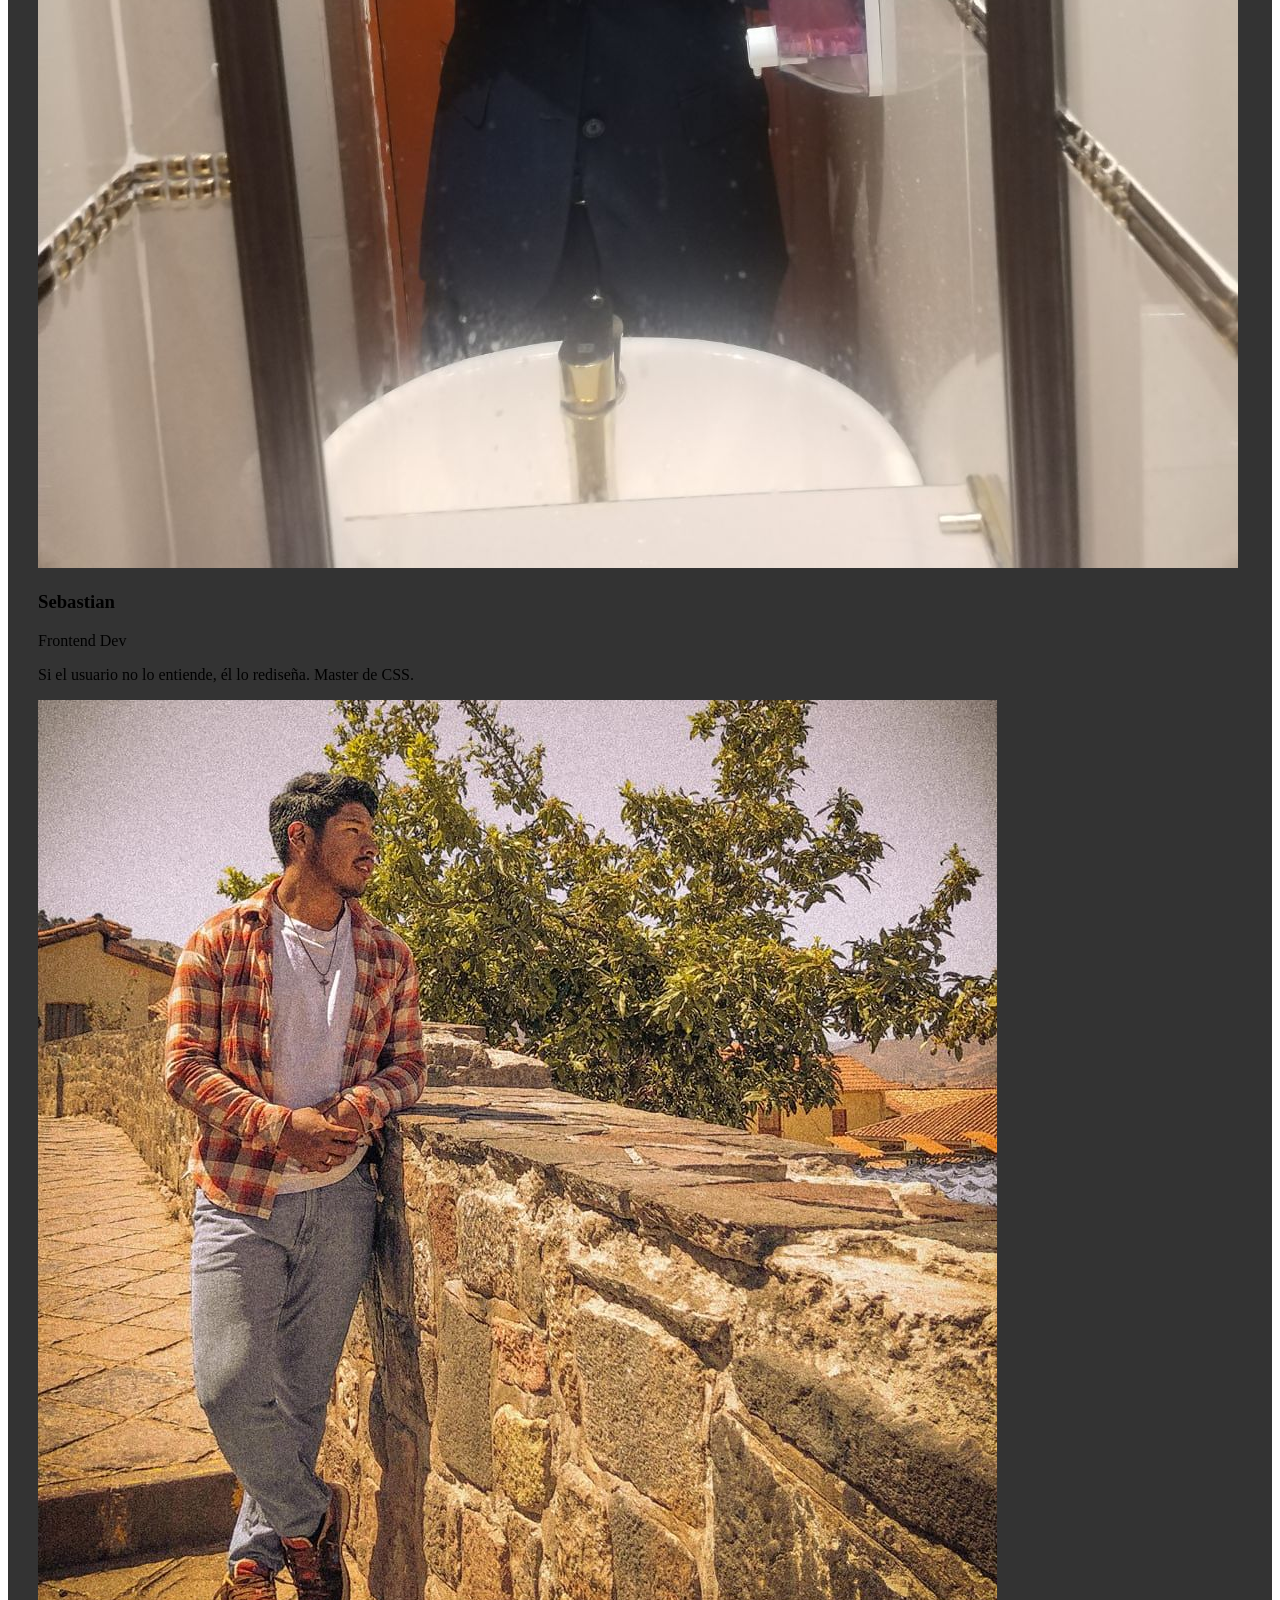
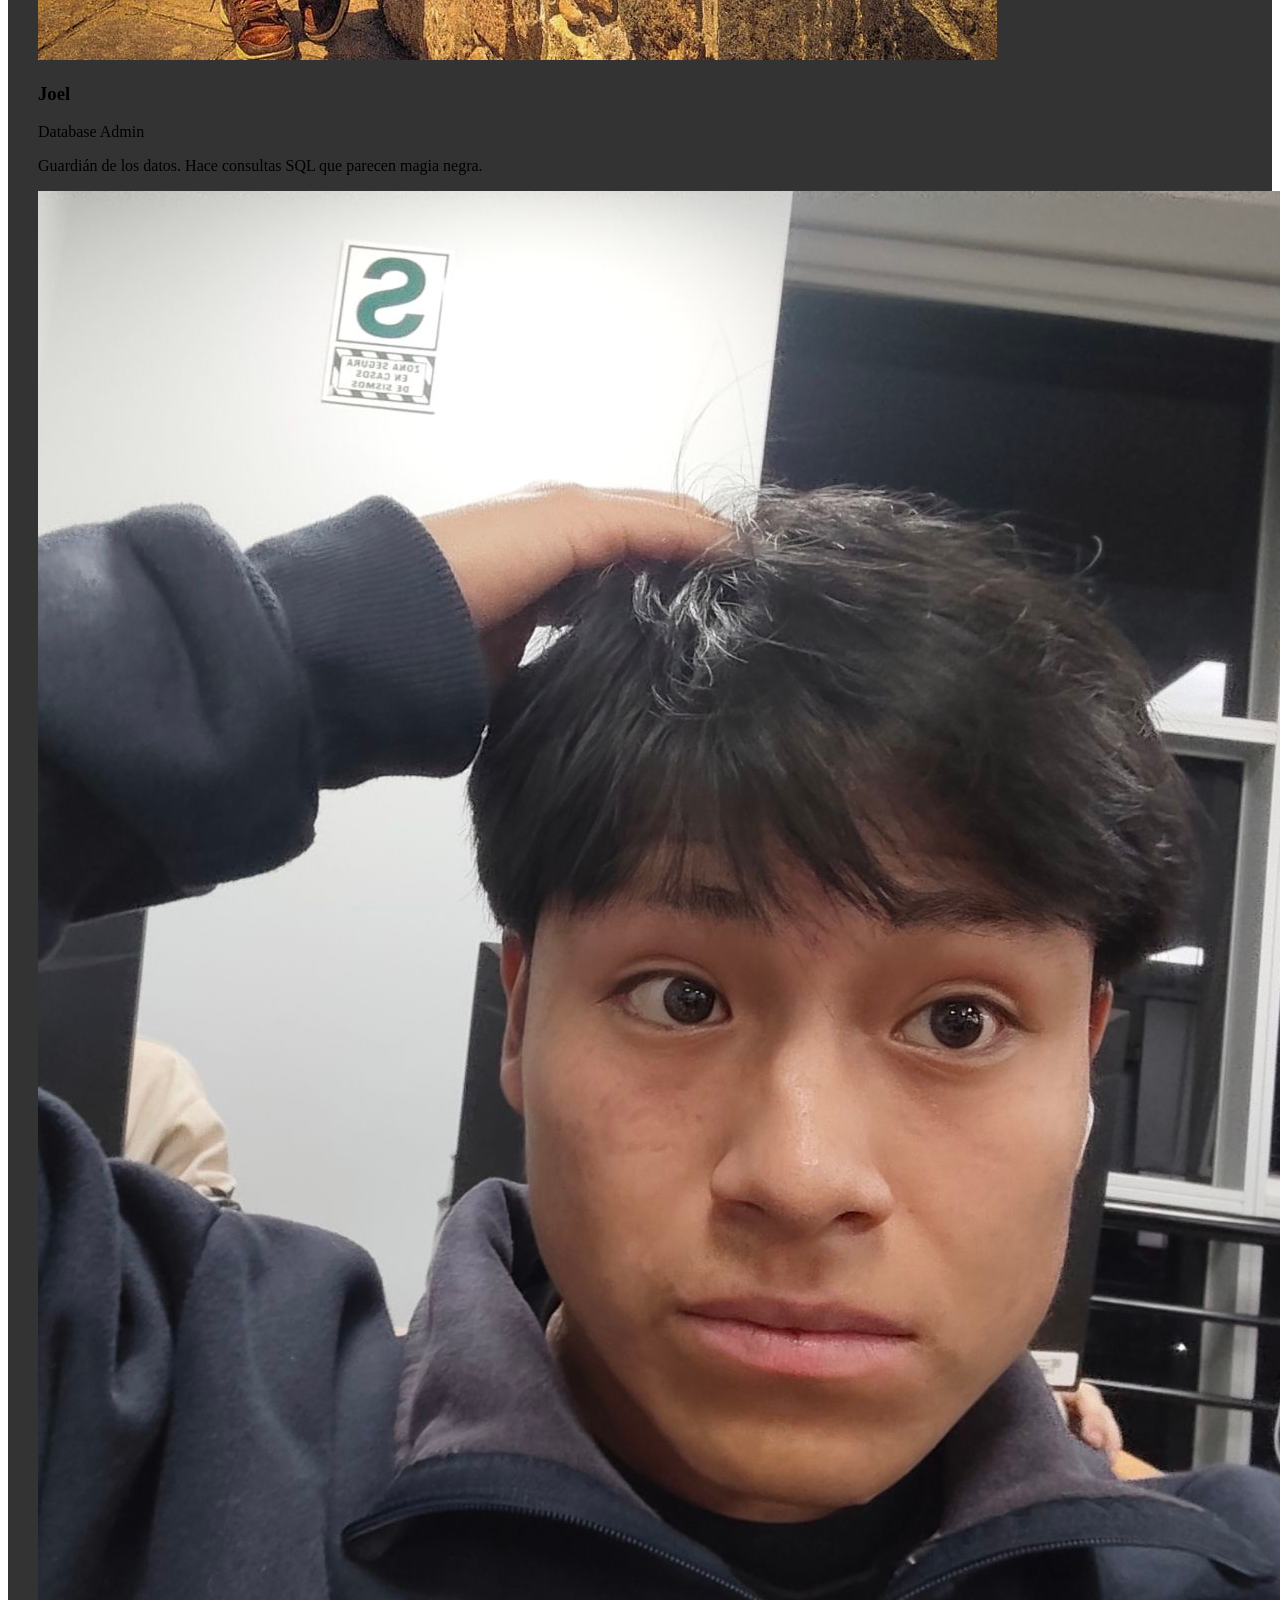
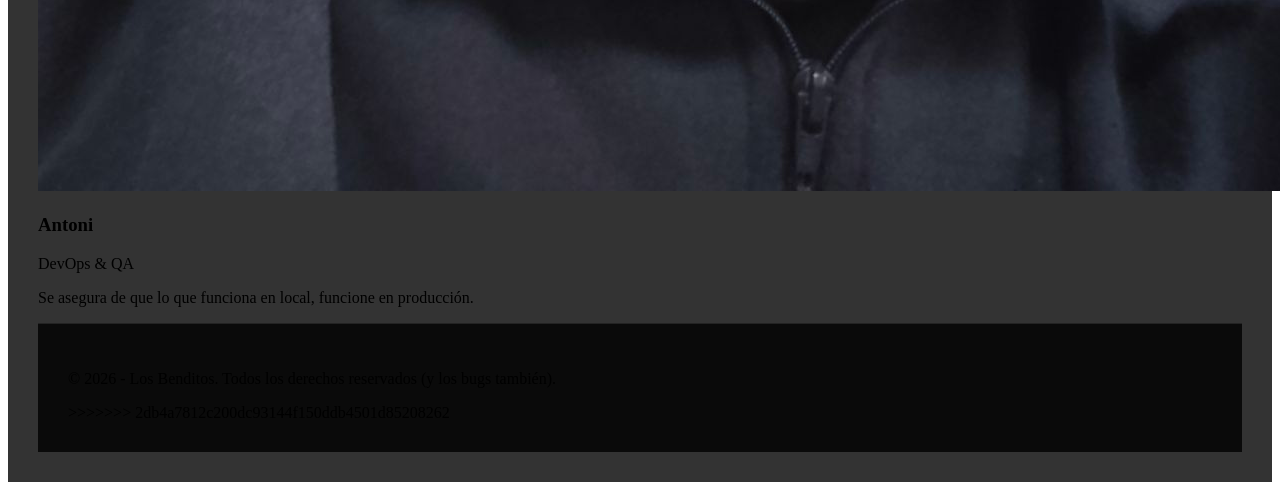
==== commit 76cd3f35: "version 3" ====
--- a/index.html
+++ b/index.html
@@ -3,11 +3,16 @@
 <head>
     <meta charset="UTF-8">
     <meta name="viewport" content="width=device-width, initial-scale=1.0">
+<<<<<<< HEAD
     <title>LOS BENDITOS - Construcción de Software</title>
+=======
+    <title>Los Benditos | Versión 2 - Dark Tech</title>
+>>>>>>> 2db4a7812c200dc93144f150ddb4501d85208262
     <link rel="stylesheet" href="css/style.css">
 </head>
 <body>
 
+<<<<<<< HEAD
     <header>
         <h1>LOS BENDITOS</h1>
         <nav>
@@ -59,6 +64,68 @@
     <footer>
         <p class="quote-sistemas">"Benditos sean los programadores, porque de ellos será el reino del código limpio y sin bugs."</p>
         <p>Grupo de Ingeniería de Sistemas | Curso: Construcción de Software</p>
+=======
+    <header class="hero-section">
+        <h1 class="glitch-title">LOS BENDITOS</h1>
+        <p class="group-desc">
+            Construcción de Software • Grupo de Ingeniería de Sistemas<br>
+            Transformando café en código fuente limpio y sin (muchos) bugs.
+        </p>
+    </header>
+
+    <main class="team-container">
+        
+        <article class="member-card">
+            <div class="avatar-container">
+                <img src="imagenes/Marcelo.jpeg" alt="Foto de Marcelo" class="avatar-img">
+            </div>
+            <h3>Marcelo</h3>
+            <span class="role-badge">Arquitecto de Software</span>
+            <p>Diseña la estructura antes de que el resto empiece a teclear.</p>
+        </article>
+
+        <article class="member-card">
+            <div class="avatar-container">
+                <img src="imagenes/Manuel.jpeg" alt="Foto de Manuel" class="avatar-img">
+            </div>
+            <h3>Manuel</h3>
+            <span class="role-badge">Backend Dev</span>
+            <p>El terror de los servidores. Su lógica de negocio es impecable.</p>
+        </article>
+
+        <article class="member-card">
+            <div class="avatar-container">
+                <img src="imagenes/Sebastian.jpeg" alt="Foto de Sebastian" class="avatar-img">
+            </div>
+            <h3>Sebastian</h3>
+            <span class="role-badge">Frontend Dev</span>
+            <p>Si el usuario no lo entiende, él lo rediseña. Master de CSS.</p>
+        </article>
+
+        <article class="member-card">
+            <div class="avatar-container">
+                <img src="imagenes/Joel.jpg" alt="Foto de Joel" class="avatar-img">
+            </div>
+            <h3>Joel</h3>
+            <span class="role-badge">Database Admin</span>
+            <p>Guardián de los datos. Hace consultas SQL que parecen magia negra.</p>
+        </article>
+
+        <article class="member-card">
+            <div class="avatar-container">
+                <img src="imagenes/Antoni.jpeg" alt="Foto de Antoni" class="avatar-img">
+            </div>
+            <h3>Antoni</h3>
+            <span class="role-badge">DevOps & QA</span>
+            <p>Se asegura de que lo que funciona en local, funcione en producción.</p>
+        </article>
+        
+
+    </main>
+
+    <footer>
+        <p>&copy; 2026 - Los Benditos. Todos los derechos reservados (y los bugs también).</p>
+>>>>>>> 2db4a7812c200dc93144f150ddb4501d85208262
     </footer>
 
 </body>
--- a/css/style.css
+++ b/css/style.css
@@ -1,3 +1,4 @@
+<<<<<<< HEAD
 /* Importar una fuente moderna de Google */
 @import url('https://fonts.googleapis.com/css2?family=Poppins:wght@300;400;600&display=swap');
 
@@ -142,4 +143,220 @@
     color: #4facfe;
     font-size: 1.1em;
     margin-bottom: 10px;
+=======
+/* Reseteo básico y variables */
+* {
+    box-sizing: border-box;
+    margin: 0;
+    padding: 0;
+}
+
+body {
+    font-family: 'Segoe UI', Tahoma, Geneva, Verdana, sans-serif;
+    background-color: #0d0d0d;
+    /* Un fondo sutil de puntos estilo "malla" tecnológica */
+    background-image: radial-gradient(#333 1px, transparent 1px);
+    background-size: 20px 20px;
+    color: #e0e0e0;
+    line-height: 1.6;
+    display: flex;
+    flex-direction: column;
+    min-height: 100vh;
+}
+
+/* Encabezado */
+.hero-section {
+    text-align: center;
+    padding: 60px 20px;
+    background: linear-gradient(180deg, rgba(0,0,0,0.9) 0%, rgba(13,13,13,0.9) 100%);
+    border-bottom: 2px solid #00ffcc;
+    box-shadow: 0 4px 20px rgba(0, 255, 204, 0.1);
+}
+
+.glitch-title {
+    color: #ffffff;
+    font-size: 3.5em;
+    text-transform: uppercase;
+    letter-spacing: 5px;
+    text-shadow: 0 0 10px #00ffcc, 0 0 20px #00ffcc;
+    margin-bottom: 15px;
+}
+
+.group-desc {
+    max-width: 800px;
+    margin: 0 auto;
+    font-size: 1.1em;
+    color: #a0a0a0;
+}
+
+/* Contenedor Flexbox Principal */
+.team-container {
+    display: flex;
+    flex-wrap: wrap;
+    justify-content: center;
+    gap: 35px;
+    padding: 60px 20px;
+    max-width: 1200px;
+    margin: 0 auto;
+    flex: 1; /* Permite que el footer baje al final */
+}
+
+/* Tarjetas Mejoradas con efecto Glassmorphism oscuro */
+.member-card {
+    background: rgba(30, 30, 30, 0.85);
+    backdrop-filter: blur(10px);
+    border-radius: 16px;
+    padding: 40px 25px;
+    width: 280px;
+    text-align: center;
+    border: 1px solid #333;
+    transition: all 0.4s cubic-bezier(0.175, 0.885, 0.32, 1.275);
+    position: relative;
+    overflow: hidden;
+}
+
+/* Efecto Neón en Hover */
+.member-card:hover {
+    transform: translateY(-12px);
+    border-color: #00ffcc;
+    box-shadow: 0 15px 35px rgba(0, 255, 204, 0.2), 
+                inset 0 0 15px rgba(0, 255, 204, 0.05);
+}
+
+/* Contenedor del avatar para bordes animados */
+.avatar-container {
+    margin: 0 auto 20px;
+    width: 130px;
+    height: 130px;
+    border-radius: 50%;
+    padding: 5px;
+    background: linear-gradient(45deg, #333, #111);
+    transition: background 0.4s ease;
+}
+
+.member-card:hover .avatar-container {
+    background: linear-gradient(45deg, #00ffcc, #0066ff);
+}
+
+/* Imagen perfectamente redonda */
+.avatar-img {
+    width: 100%;
+    height: 100%;
+    border-radius: 50%;
+    object-fit: cover; /* Clave para no deformar a los integrantes */
+    background-color: #1a1a1a;
+}
+
+.member-card h3 {
+    color: #ffffff;
+    font-size: 1.6em;
+    margin-bottom: 8px;
+    letter-spacing: 1px;
+}
+
+.member-card p {
+    color: #888;
+    font-size: 0.9em;
+    margin-top: 15px;
+}
+
+/* Insignia de rol tipo Cyberpunk */
+.role-badge {
+    display: inline-block;
+    padding: 6px 16px;
+    background-color: rgba(0, 255, 204, 0.1);
+    color: #00ffcc;
+    border: 1px solid rgba(0, 255, 204, 0.3);
+    border-radius: 30px;
+    font-size: 0.85em;
+    font-weight: bold;
+    text-transform: uppercase;
+    letter-spacing: 1px;
+}
+
+/* Footer estilo terminal */
+footer {
+    text-align: center;
+    padding: 25px;
+    background-color: rgba(10, 10, 10, 0.95);
+    border-top: 1px solid #333;
+    color: #666;
+    font-size: 0.9em;
+    font-family: 'Courier New', Courier, monospace; /* Fuente de código */
+}
+
+/* =========================================
+   SECCIÓN DE MASCOTAS (Estilo Neón Rosa)
+   ========================================= */
+   .pets-section {
+    padding: 20px 20px 80px;
+    text-align: center;
+    border-top: 1px dashed #333;
+    background: linear-gradient(0deg, rgba(13,13,13,1) 0%, rgba(20,10,25,0.4) 100%);
+}
+
+.pets-title {
+    color: #ff00ff; /* Neón rosa/magenta */
+    font-size: 2.5em;
+    text-transform: uppercase;
+    letter-spacing: 3px;
+    text-shadow: 0 0 10px rgba(255, 0, 255, 0.4);
+    margin-bottom: 10px;
+}
+
+/* Tarjetas de mascotas */
+.pet-card {
+    background: rgba(30, 20, 35, 0.85); /* Un fondo ligeramente morado */
+    backdrop-filter: blur(10px);
+    border-radius: 16px;
+    padding: 30px 20px;
+    width: 250px; /* Un poco más pequeñas que las de los integrantes */
+    text-align: center;
+    border: 1px solid #442244;
+    transition: all 0.4s ease;
+}
+
+.pet-card:hover {
+    transform: translateY(-10px);
+    border-color: #ff00ff;
+    box-shadow: 0 15px 30px rgba(255, 0, 255, 0.15), 
+                inset 0 0 10px rgba(255, 0, 255, 0.05);
+}
+
+.pet-avatar {
+    margin: 0 auto 15px;
+    width: 110px;
+    height: 110px;
+    border-radius: 50%;
+    padding: 4px;
+    background: linear-gradient(45deg, #442244, #111);
+    transition: background 0.4s ease;
+}
+
+.pet-card:hover .pet-avatar {
+    background: linear-gradient(45deg, #ff00ff, #ff66ff);
+}
+
+.pet-card h3 {
+    color: #ffffff;
+    font-size: 1.4em;
+    margin-bottom: 5px;
+}
+
+.pet-owner {
+    display: inline-block;
+    padding: 4px 12px;
+    background-color: rgba(255, 0, 255, 0.1);
+    color: #ff66ff;
+    border: 1px solid rgba(255, 0, 255, 0.3);
+    border-radius: 20px;
+    font-size: 0.8em;
+    font-weight: bold;
+}
+
+.pet-card p {
+    color: #aaa;
+    font-size: 0.85em;
+    margin-top: 12px;
+>>>>>>> 2db4a7812c200dc93144f150ddb4501d85208262
 }
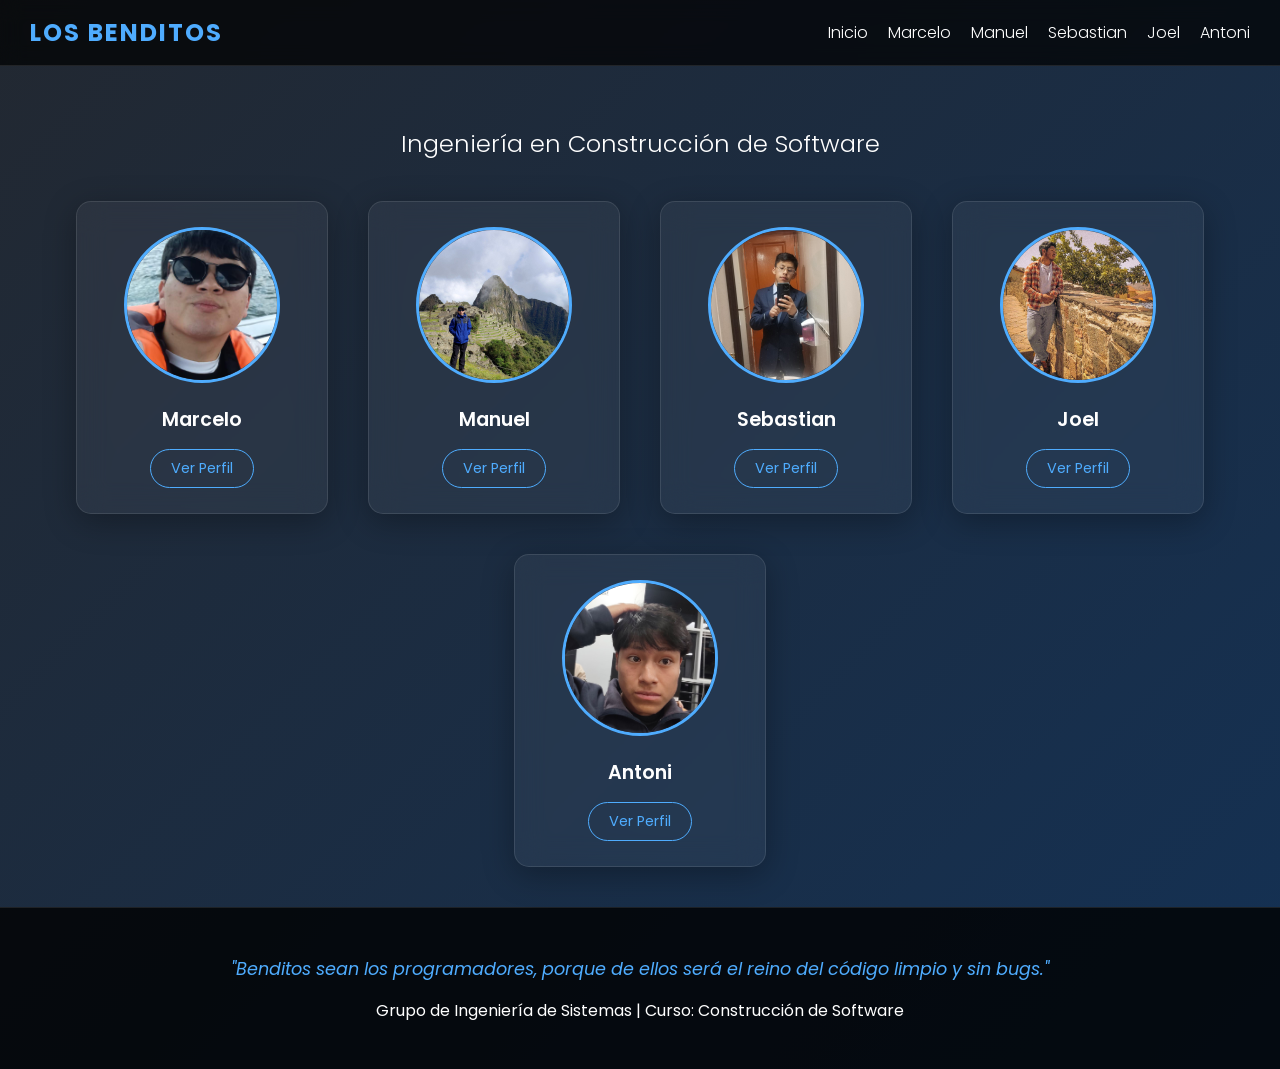
==== commit 698ca4cb: "version 4" ====
--- a/index.html
+++ b/index.html
@@ -3,23 +3,22 @@
 <head>
     <meta charset="UTF-8">
     <meta name="viewport" content="width=device-width, initial-scale=1.0">
-<<<<<<< HEAD
     <title>LOS BENDITOS - Construcción de Software</title>
-=======
-    <title>Los Benditos | Versión 2 - Dark Tech</title>
->>>>>>> 2db4a7812c200dc93144f150ddb4501d85208262
     <link rel="stylesheet" href="css/style.css">
 </head>
 <body>
 
-<<<<<<< HEAD
     <header>
         <h1>LOS BENDITOS</h1>
         <nav>
             <ul>
                 <li><a href="index.html">Inicio</a></li>
                 <li><a href="pages/marcelo.html">Marcelo</a></li>
-                </ul>
+                <li><a href="pages/manuel.html">Manuel</a></li>
+                <li><a href="pages/sebastian.html">Sebastian</a></li>
+                <li><a href="pages/joel.html">Joel</a></li>
+                <li><a href="pages/antoni.html">Antoni</a></li>
+            </ul>
         </nav>
     </header>
 
@@ -64,68 +63,6 @@
     <footer>
         <p class="quote-sistemas">"Benditos sean los programadores, porque de ellos será el reino del código limpio y sin bugs."</p>
         <p>Grupo de Ingeniería de Sistemas | Curso: Construcción de Software</p>
-=======
-    <header class="hero-section">
-        <h1 class="glitch-title">LOS BENDITOS</h1>
-        <p class="group-desc">
-            Construcción de Software • Grupo de Ingeniería de Sistemas<br>
-            Transformando café en código fuente limpio y sin (muchos) bugs.
-        </p>
-    </header>
-
-    <main class="team-container">
-        
-        <article class="member-card">
-            <div class="avatar-container">
-                <img src="imagenes/Marcelo.jpeg" alt="Foto de Marcelo" class="avatar-img">
-            </div>
-            <h3>Marcelo</h3>
-            <span class="role-badge">Arquitecto de Software</span>
-            <p>Diseña la estructura antes de que el resto empiece a teclear.</p>
-        </article>
-
-        <article class="member-card">
-            <div class="avatar-container">
-                <img src="imagenes/Manuel.jpeg" alt="Foto de Manuel" class="avatar-img">
-            </div>
-            <h3>Manuel</h3>
-            <span class="role-badge">Backend Dev</span>
-            <p>El terror de los servidores. Su lógica de negocio es impecable.</p>
-        </article>
-
-        <article class="member-card">
-            <div class="avatar-container">
-                <img src="imagenes/Sebastian.jpeg" alt="Foto de Sebastian" class="avatar-img">
-            </div>
-            <h3>Sebastian</h3>
-            <span class="role-badge">Frontend Dev</span>
-            <p>Si el usuario no lo entiende, él lo rediseña. Master de CSS.</p>
-        </article>
-
-        <article class="member-card">
-            <div class="avatar-container">
-                <img src="imagenes/Joel.jpg" alt="Foto de Joel" class="avatar-img">
-            </div>
-            <h3>Joel</h3>
-            <span class="role-badge">Database Admin</span>
-            <p>Guardián de los datos. Hace consultas SQL que parecen magia negra.</p>
-        </article>
-
-        <article class="member-card">
-            <div class="avatar-container">
-                <img src="imagenes/Antoni.jpeg" alt="Foto de Antoni" class="avatar-img">
-            </div>
-            <h3>Antoni</h3>
-            <span class="role-badge">DevOps & QA</span>
-            <p>Se asegura de que lo que funciona en local, funcione en producción.</p>
-        </article>
-        
-
-    </main>
-
-    <footer>
-        <p>&copy; 2026 - Los Benditos. Todos los derechos reservados (y los bugs también).</p>
->>>>>>> 2db4a7812c200dc93144f150ddb4501d85208262
     </footer>
 
 </body>
--- a/css/style.css
+++ b/css/style.css
@@ -1,5 +1,3 @@
-<<<<<<< HEAD
-/* Importar una fuente moderna de Google */
 @import url('https://fonts.googleapis.com/css2?family=Poppins:wght@300;400;600&display=swap');
 
 body {
@@ -23,7 +21,6 @@
     100% { background-position: 0% 50%; }
 }
 
-/* Header y Navegación */
 header {
     background: rgba(0, 0, 0, 0.7);
     backdrop-filter: blur(10px);
@@ -60,7 +57,6 @@
     color: #4facfe;
 }
 
-/* Contenedor Principal */
 .container {
     flex: 1;
     width: 90%;
@@ -73,7 +69,6 @@
     margin-bottom: 40px;
 }
 
-/* Grid del Equipo */
 .grid-equipo {
     display: flex;
     flex-wrap: wrap;
@@ -81,7 +76,6 @@
     gap: 40px;
 }
 
-/* Tarjetas de Integrantes */
 .integrante {
     background: rgba(255, 255, 255, 0.05);
     backdrop-filter: blur(15px);
@@ -130,7 +124,6 @@
     color: #fff;
 }
 
-/* Footer Profesional */
 footer {
     background: rgba(0, 0, 0, 0.8);
     padding: 30px;
@@ -143,220 +136,47 @@
     color: #4facfe;
     font-size: 1.1em;
     margin-bottom: 10px;
-=======
-/* Reseteo básico y variables */
-* {
-    box-sizing: border-box;
-    margin: 0;
-    padding: 0;
 }
 
-body {
-    font-family: 'Segoe UI', Tahoma, Geneva, Verdana, sans-serif;
-    background-color: #0d0d0d;
-    /* Un fondo sutil de puntos estilo "malla" tecnológica */
-    background-image: radial-gradient(#333 1px, transparent 1px);
-    background-size: 20px 20px;
-    color: #e0e0e0;
-    line-height: 1.6;
+/* Estilos específicos para las páginas de perfil individuales */
+.perfil-container {
     display: flex;
     flex-direction: column;
-    min-height: 100vh;
+    align-items: center;
+    max-width: 800px;
+    margin: auto;
+    background: rgba(255, 255, 255, 0.05);
+    padding: 40px;
+    border-radius: 15px;
+    backdrop-filter: blur(10px);
 }
-
-/* Encabezado */
-.hero-section {
-    text-align: center;
-    padding: 60px 20px;
-    background: linear-gradient(180deg, rgba(0,0,0,0.9) 0%, rgba(13,13,13,0.9) 100%);
-    border-bottom: 2px solid #00ffcc;
-    box-shadow: 0 4px 20px rgba(0, 255, 204, 0.1);
+.perfil-foto {
+    width: 200px;
+    height: 200px;
+    object-fit: cover;
+    border-radius: 50%;
+    border: 4px solid #4facfe;
+    margin-bottom: 20px;
 }
-
-.glitch-title {
-    color: #ffffff;
-    font-size: 3.5em;
-    text-transform: uppercase;
-    letter-spacing: 5px;
-    text-shadow: 0 0 10px #00ffcc, 0 0 20px #00ffcc;
-    margin-bottom: 15px;
+.descripcion {
+    font-size: 1.1em;
+    line-height: 1.6;
+    margin-bottom: 40px;
+    text-align: justify;
 }
-
-.group-desc {
-    max-width: 800px;
-    margin: 0 auto;
-    font-size: 1.1em;
-    color: #a0a0a0;
+.mascota-section {
+    border-top: 1px solid rgba(255,255,255,0.2);
+    padding-top: 20px;
+    width: 100%;
 }
-
-/* Contenedor Flexbox Principal */
-.team-container {
-    display: flex;
-    flex-wrap: wrap;
-    justify-content: center;
-    gap: 35px;
-    padding: 60px 20px;
-    max-width: 1200px;
-    margin: 0 auto;
-    flex: 1; /* Permite que el footer baje al final */
+.mascota-card {
+    display: inline-block;
+    margin: 10px;
 }
-
-/* Tarjetas Mejoradas con efecto Glassmorphism oscuro */
-.member-card {
-    background: rgba(30, 30, 30, 0.85);
-    backdrop-filter: blur(10px);
-    border-radius: 16px;
-    padding: 40px 25px;
-    width: 280px;
-    text-align: center;
-    border: 1px solid #333;
-    transition: all 0.4s cubic-bezier(0.175, 0.885, 0.32, 1.275);
-    position: relative;
-    overflow: hidden;
-}
-
-/* Efecto Neón en Hover */
-.member-card:hover {
-    transform: translateY(-12px);
-    border-color: #00ffcc;
-    box-shadow: 0 15px 35px rgba(0, 255, 204, 0.2), 
-                inset 0 0 15px rgba(0, 255, 204, 0.05);
-}
-
-/* Contenedor del avatar para bordes animados */
-.avatar-container {
-    margin: 0 auto 20px;
-    width: 130px;
-    height: 130px;
-    border-radius: 50%;
-    padding: 5px;
-    background: linear-gradient(45deg, #333, #111);
-    transition: background 0.4s ease;
-}
-
-.member-card:hover .avatar-container {
-    background: linear-gradient(45deg, #00ffcc, #0066ff);
-}
-
-/* Imagen perfectamente redonda */
-.avatar-img {
-    width: 100%;
-    height: 100%;
-    border-radius: 50%;
-    object-fit: cover; /* Clave para no deformar a los integrantes */
-    background-color: #1a1a1a;
-}
-
-.member-card h3 {
-    color: #ffffff;
-    font-size: 1.6em;
-    margin-bottom: 8px;
-    letter-spacing: 1px;
-}
-
-.member-card p {
-    color: #888;
-    font-size: 0.9em;
-    margin-top: 15px;
-}
-
-/* Insignia de rol tipo Cyberpunk */
-.role-badge {
-    display: inline-block;
-    padding: 6px 16px;
-    background-color: rgba(0, 255, 204, 0.1);
-    color: #00ffcc;
-    border: 1px solid rgba(0, 255, 204, 0.3);
-    border-radius: 30px;
-    font-size: 0.85em;
-    font-weight: bold;
-    text-transform: uppercase;
-    letter-spacing: 1px;
-}
-
-/* Footer estilo terminal */
-footer {
-    text-align: center;
-    padding: 25px;
-    background-color: rgba(10, 10, 10, 0.95);
-    border-top: 1px solid #333;
-    color: #666;
-    font-size: 0.9em;
-    font-family: 'Courier New', Courier, monospace; /* Fuente de código */
-}
-
-/* =========================================
-   SECCIÓN DE MASCOTAS (Estilo Neón Rosa)
-   ========================================= */
-   .pets-section {
-    padding: 20px 20px 80px;
-    text-align: center;
-    border-top: 1px dashed #333;
-    background: linear-gradient(0deg, rgba(13,13,13,1) 0%, rgba(20,10,25,0.4) 100%);
-}
-
-.pets-title {
-    color: #ff00ff; /* Neón rosa/magenta */
-    font-size: 2.5em;
-    text-transform: uppercase;
-    letter-spacing: 3px;
-    text-shadow: 0 0 10px rgba(255, 0, 255, 0.4);
-    margin-bottom: 10px;
-}
-
-/* Tarjetas de mascotas */
-.pet-card {
-    background: rgba(30, 20, 35, 0.85); /* Un fondo ligeramente morado */
-    backdrop-filter: blur(10px);
-    border-radius: 16px;
-    padding: 30px 20px;
-    width: 250px; /* Un poco más pequeñas que las de los integrantes */
-    text-align: center;
-    border: 1px solid #442244;
-    transition: all 0.4s ease;
-}
-
-.pet-card:hover {
-    transform: translateY(-10px);
-    border-color: #ff00ff;
-    box-shadow: 0 15px 30px rgba(255, 0, 255, 0.15), 
-                inset 0 0 10px rgba(255, 0, 255, 0.05);
-}
-
-.pet-avatar {
-    margin: 0 auto 15px;
-    width: 110px;
-    height: 110px;
-    border-radius: 50%;
-    padding: 4px;
-    background: linear-gradient(45deg, #442244, #111);
-    transition: background 0.4s ease;
-}
-
-.pet-card:hover .pet-avatar {
-    background: linear-gradient(45deg, #ff00ff, #ff66ff);
-}
-
-.pet-card h3 {
-    color: #ffffff;
-    font-size: 1.4em;
-    margin-bottom: 5px;
-}
-
-.pet-owner {
-    display: inline-block;
-    padding: 4px 12px;
-    background-color: rgba(255, 0, 255, 0.1);
-    color: #ff66ff;
-    border: 1px solid rgba(255, 0, 255, 0.3);
-    border-radius: 20px;
-    font-size: 0.8em;
-    font-weight: bold;
-}
-
-.pet-card p {
-    color: #aaa;
-    font-size: 0.85em;
-    margin-top: 12px;
->>>>>>> 2db4a7812c200dc93144f150ddb4501d85208262
+.mascota-card img {
+    width: 100px;
+    height: 100px;
+    border-radius: 10px;
+    object-fit: cover;
+    border: 2px solid #f39c12;
 }
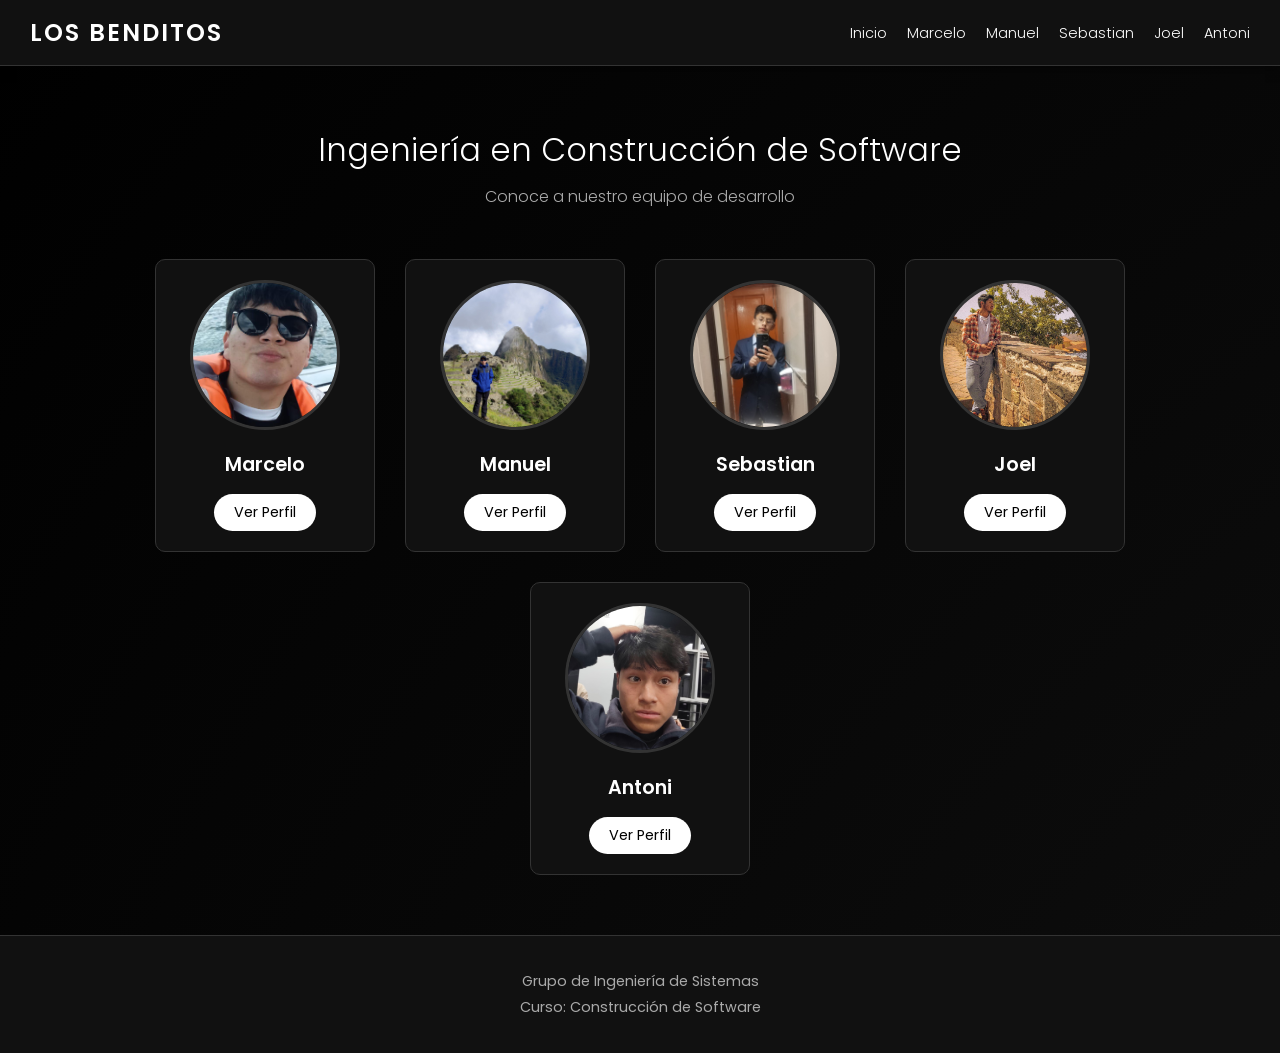
==== commit d050e7d0: "version 3" ====
--- a/index.html
+++ b/index.html
@@ -3,7 +3,7 @@
 <head>
     <meta charset="UTF-8">
     <meta name="viewport" content="width=device-width, initial-scale=1.0">
-    <title>LOS BENDITOS - Construcción de Software</title>
+    <title>LOS BENDITOS - Ingeniería de Software</title>
     <link rel="stylesheet" href="css/style.css">
 </head>
 <body>
@@ -24,45 +24,56 @@
 
     <div class="container">
         <h2>Ingeniería en Construcción de Software</h2>
+        <p class="subtitle">Conoce a nuestro equipo de desarrollo</p>
         
         <div class="grid-equipo">
             
-            <div class="integrante">
-                <img src="imagenes/Marcelo.jpeg" alt="Marcelo">
-                <div class="integrante-nombre">Marcelo</div>
-                <a href="pages/marcelo.html" class="btn-perfil">Ver Perfil</a>
+            <div class="integrante-card">
+                <img src="imagenes/Marcelo.jpeg" alt="Foto de Marcelo">
+                <div class="integrante-info">
+                    <p class="nombre">Marcelo</p>
+                    <a href="pages/marcelo.html" class="btn-perfil">Ver Perfil</a>
+                </div>
             </div>
 
-            <div class="integrante">
-                <img src="imagenes/Manuel.jpeg" alt="Manuel">
-                <div class="integrante-nombre">Manuel</div>
-                <a href="pages/manuel.html" class="btn-perfil">Ver Perfil</a>
+            <div class="integrante-card">
+                <img src="imagenes/Manuel.jpeg" alt="Foto de Manuel">
+                <div class="integrante-info">
+                    <p class="nombre">Manuel</p>
+                    <a href="pages/manuel.html" class="btn-perfil">Ver Perfil</a>
+                </div>
             </div>
 
-            <div class="integrante">
-                <img src="imagenes/Sebastian.jpeg" alt="Sebastian">
-                <div class="integrante-nombre">Sebastian</div>
-                <a href="pages/sebastian.html" class="btn-perfil">Ver Perfil</a>
+            <div class="integrante-card">
+                <img src="imagenes/Sebastian.jpeg" alt="Foto de Sebastian">
+                <div class="integrante-info">
+                    <p class="nombre">Sebastian</p>
+                    <a href="pages/sebastian.html" class="btn-perfil">Ver Perfil</a>
+                </div>
             </div>
 
-            <div class="integrante">
-                <img src="imagenes/Joel.jpg" alt="Joel">
-                <div class="integrante-nombre">Joel</div>
-                <a href="pages/joel.html" class="btn-perfil">Ver Perfil</a>
+            <div class="integrante-card">
+                <img src="imagenes/Joel.jpg" alt="Foto de Joel">
+                <div class="integrante-info">
+                    <p class="nombre">Joel</p>
+                    <a href="pages/joel.html" class="btn-perfil">Ver Perfil</a>
+                </div>
             </div>
 
-            <div class="integrante">
-                <img src="imagenes/Antoni.jpeg" alt="Antoni">
-                <div class="integrante-nombre">Antoni</div>
-                <a href="pages/antoni.html" class="btn-perfil">Ver Perfil</a>
+            <div class="integrante-card">
+                <img src="imagenes/Antoni.jpeg" alt="Foto de Antoni">
+                <div class="integrante-info">
+                    <p class="nombre">Antoni</p>
+                    <a href="pages/antoni.html" class="btn-perfil">Ver Perfil</a>
+                </div>
             </div>
 
         </div>
     </div>
 
     <footer>
-        <p class="quote-sistemas">"Benditos sean los programadores, porque de ellos será el reino del código limpio y sin bugs."</p>
-        <p>Grupo de Ingeniería de Sistemas | Curso: Construcción de Software</p>
+        <p>Grupo de Ingeniería de Sistemas</p>
+        <p>Curso: Construcción de Software</p>
     </footer>
 
 </body>
--- a/css/style.css
+++ b/css/style.css
@@ -1,107 +1,126 @@
+/* Importar una fuente moderna */
 @import url('https://fonts.googleapis.com/css2?family=Poppins:wght@300;400;600&display=swap');
+
+/* Reset básico */
+* {
+    margin: 0;
+    padding: 0;
+    box-sizing: border-box;
+}
 
 body {
     font-family: 'Poppins', sans-serif;
-    margin: 0;
-    padding: 0;
+    color: #ffffff;
+    min-height: 100vh;
+    display: flex;
+    flex-direction: column;
     text-align: center;
-    color: #ffffff;
-    /* Animación de fondo elegante */
-    background: linear-gradient(-45deg, #1a1a2e, #16213e, #0f3460, #222831);
+    /* Fondo negro animado con brillos en movimiento (efecto suave de degradado) */
+    background: radial-gradient(circle at center, #1a1a1a 0%, #000000 100%);
     background-size: 400% 400%;
-    animation: gradientBG 15s ease infinite;
-    min-height: 100vh;
-    display: flex;
-    flex-direction: column;
-}
-
-@keyframes gradientBG {
+    animation: brilloFondo 15s ease infinite;
+}
+
+/* Animación para el fondo */
+@keyframes brilloFondo {
     0% { background-position: 0% 50%; }
     50% { background-position: 100% 50%; }
     100% { background-position: 0% 50%; }
 }
 
+/* Encabezado */
 header {
-    background: rgba(0, 0, 0, 0.7);
-    backdrop-filter: blur(10px);
+    background-color: #111;
     padding: 15px 30px;
     display: flex;
     justify-content: space-between;
     align-items: center;
-    border-bottom: 1px solid rgba(255, 255, 255, 0.1);
+    border-bottom: 1px solid #333;
+    box-shadow: 0 2px 10px rgba(0,0,0,0.5);
 }
 
 header h1 {
-    margin: 0;
     font-size: 1.5em;
+    font-weight: 600;
     letter-spacing: 2px;
-    color: #4facfe;
 }
 
 nav ul {
     list-style: none;
-    padding: 0;
-    margin: 0;
     display: flex;
     gap: 20px;
 }
 
 nav a {
     text-decoration: none;
-    color: white;
-    font-weight: 300;
+    color: #ffffff;
+    font-weight: 300;
+    font-size: 0.9em;
     transition: color 0.3s ease;
 }
 
 nav a:hover {
-    color: #4facfe;
-}
-
+    color: #4facfe; /* Un color de acento azul profesional */
+}
+
+/* Contenedor Principal */
 .container {
-    flex: 1;
+    flex: 1; /* Empuja el footer hacia abajo */
     width: 90%;
     max-width: 1200px;
-    margin: 40px auto;
+    margin: 60px auto;
 }
 
 h2 {
-    font-weight: 300;
-    margin-bottom: 40px;
-}
-
+    font-size: 2em;
+    font-weight: 300;
+    margin-bottom: 10px;
+}
+
+.subtitle {
+    font-size: 1em;
+    color: #aaa;
+    margin-bottom: 50px;
+    font-weight: 300;
+}
+
+/* Grid del Equipo */
 .grid-equipo {
     display: flex;
     flex-wrap: wrap;
     justify-content: center;
-    gap: 40px;
-}
-
-.integrante {
-    background: rgba(255, 255, 255, 0.05);
-    backdrop-filter: blur(15px);
-    border: 1px solid rgba(255, 255, 255, 0.1);
-    border-radius: 15px;
+    gap: 30px;
+}
+
+/* Tarjetas de Integrantes (Corregido para uniformidad) */
+.integrante-card {
+    background-color: #111;
+    border: 1px solid #333;
+    border-radius: 10px;
     width: 220px;
-    padding: 25px 15px;
-    box-shadow: 0 8px 32px 0 rgba(0, 0, 0, 0.3);
-    transition: transform 0.4s ease, box-shadow 0.4s ease;
-}
-
-.integrante:hover {
-    transform: translateY(-10px);
-    box-shadow: 0 12px 40px 0 rgba(79, 172, 254, 0.3);
-}
-
-.integrante img {
+    padding: 20px;
+    transition: transform 0.3s ease, box-shadow 0.3s ease;
+    display: flex;
+    flex-direction: column;
+    align-items: center;
+}
+
+.integrante-card:hover {
+    transform: translateY(-5px);
+    box-shadow: 0 10px 20px rgba(0,0,0,0.6);
+}
+
+/* Estilos para las fotos (Uniforme) */
+.integrante-card img {
     width: 150px;
     height: 150px;
-    object-fit: cover;
+    object-fit: cover; /* Asegura que la imagen no se deforme */
     border-radius: 50%;
-    border: 3px solid #4facfe;
-    margin-bottom: 15px;
-}
-
-.integrante-nombre {
+    border: 3px solid #333;
+    margin-bottom: 20px;
+}
+
+.integrante-info .nombre {
     font-weight: 600;
     font-size: 1.2em;
     margin-bottom: 15px;
@@ -110,46 +129,46 @@
 .btn-perfil {
     display: inline-block;
     padding: 8px 20px;
-    background: transparent;
-    border: 1px solid #4facfe;
-    color: #4facfe;
+    background-color: #ffffff;
+    color: #000000;
     text-decoration: none;
     border-radius: 20px;
     font-size: 0.9em;
-    transition: all 0.3s;
+    transition: background-color 0.3s ease;
 }
 
 .btn-perfil:hover {
-    background: #4facfe;
-    color: #fff;
-}
-
+    background-color: #4facfe;
+    color: #ffffff;
+}
+
+/* Pie de página */
 footer {
-    background: rgba(0, 0, 0, 0.8);
+    background-color: #111;
     padding: 30px;
-    margin-top: auto;
-    border-top: 1px solid rgba(255, 255, 255, 0.1);
-}
-
-.quote-sistemas {
-    font-style: italic;
-    color: #4facfe;
-    font-size: 1.1em;
-    margin-bottom: 10px;
-}
-
-/* Estilos específicos para las páginas de perfil individuales */
+    border-top: 1px solid #333;
+    font-size: 0.9em;
+    color: #aaa;
+}
+
+footer p {
+    margin: 5px 0;
+}
+
+/* --- ESTILOS PARA LAS PÁGINAS DE PERFIL INDIVIDUALES --- */
 .perfil-container {
+    background-color: #111;
+    border: 1px solid #333;
+    border-radius: 15px;
+    padding: 40px;
+    max-width: 800px;
+    margin: 0 auto;
+    box-shadow: 0 10px 30px rgba(0,0,0,0.8);
     display: flex;
     flex-direction: column;
     align-items: center;
-    max-width: 800px;
-    margin: auto;
-    background: rgba(255, 255, 255, 0.05);
-    padding: 40px;
-    border-radius: 15px;
-    backdrop-filter: blur(10px);
-}
+}
+
 .perfil-foto {
     width: 200px;
     height: 200px;
@@ -158,25 +177,43 @@
     border: 4px solid #4facfe;
     margin-bottom: 20px;
 }
+
 .descripcion {
     font-size: 1.1em;
     line-height: 1.6;
+    color: #ccc;
     margin-bottom: 40px;
     text-align: justify;
 }
+
 .mascota-section {
-    border-top: 1px solid rgba(255,255,255,0.2);
-    padding-top: 20px;
     width: 100%;
-}
+    border-top: 1px solid #333;
+    padding-top: 30px;
+    margin-top: 20px;
+}
+
+.mascota-section h3 {
+    margin-bottom: 20px;
+    font-weight: 300;
+    color: #4facfe;
+}
+
 .mascota-card {
     display: inline-block;
     margin: 10px;
 }
+
 .mascota-card img {
-    width: 100px;
-    height: 100px;
-    border-radius: 10px;
+    width: 120px;
+    height: 120px;
     object-fit: cover;
-    border: 2px solid #f39c12;
+    border-radius: 15px;
+    border: 2px solid #333;
+    transition: transform 0.3s;
+}
+
+.mascota-card img:hover {
+    transform: scale(1.05);
+    border-color: #4facfe;
 }
